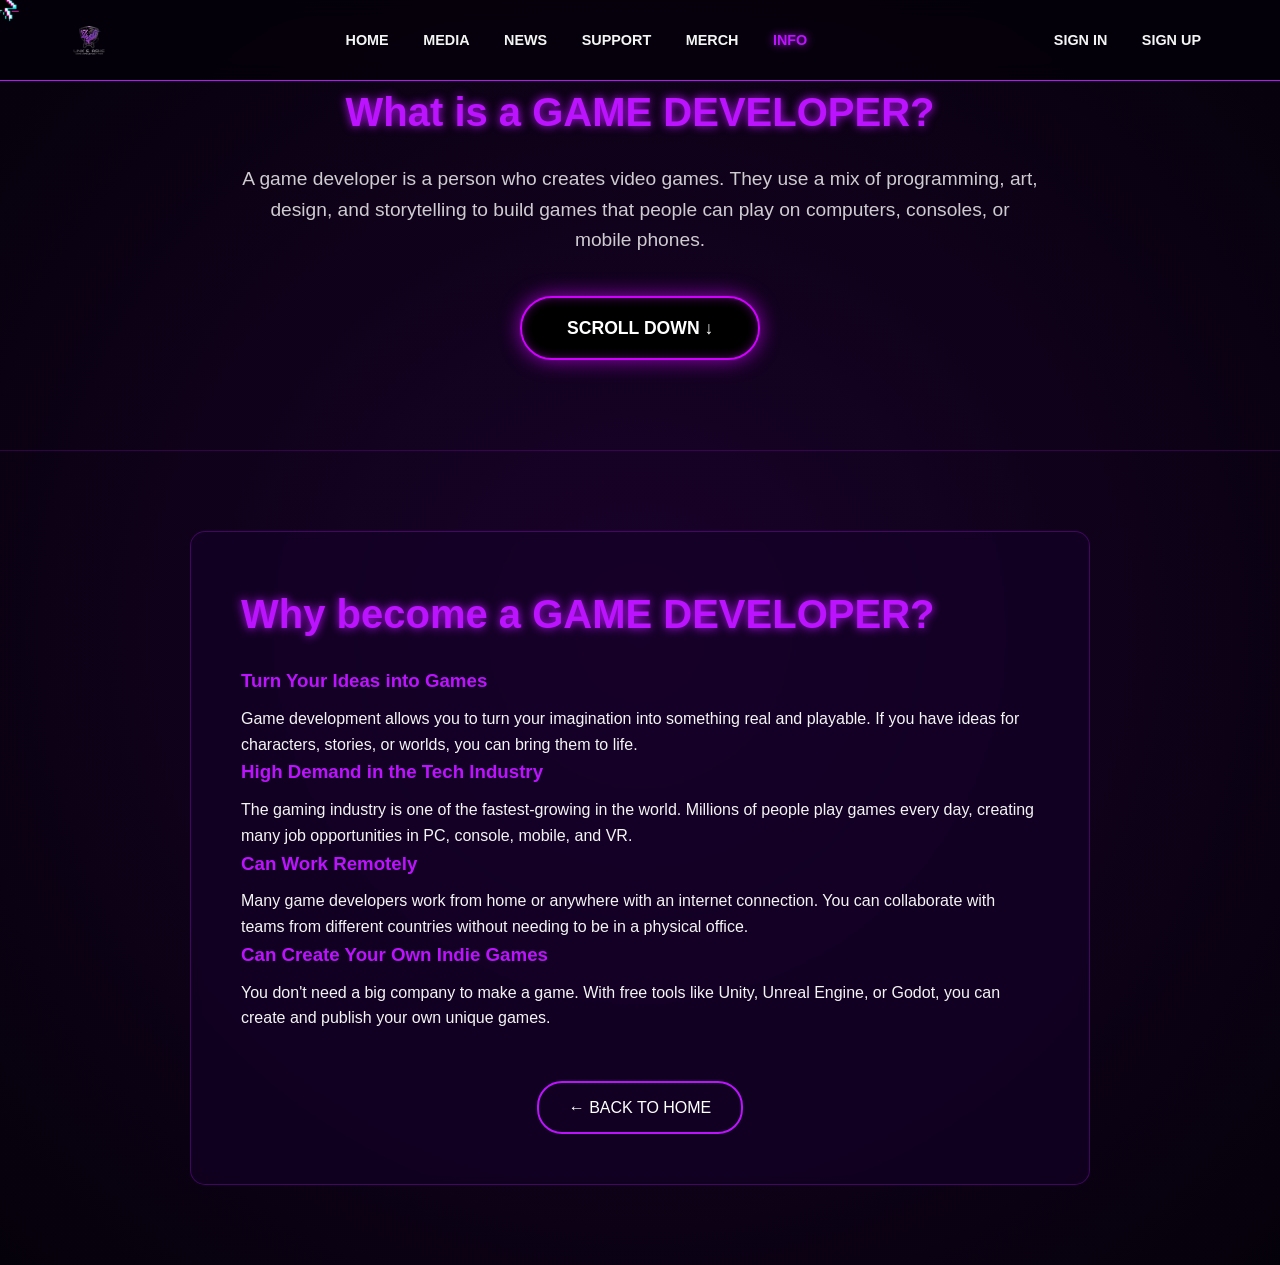
==== info.html @ 530dc051 "v1" ====
<!DOCTYPE html>
<html lang="en">
<head>
    <meta charset="UTF-8">
    <meta name="viewport" content="width=device-width, initial-scale=1.0">
    <title>Link & Ashe | Info</title>
    <link href="https://fonts.googleapis.com/css2?family=VT323&family=Inter:wght@400;600;700&display=swap" rel="stylesheet">
    <link rel="stylesheet" href="style.css">
</head>
<body>

    <header>
    <div class="header-inner">
        <div style="display: flex; align-items: center; gap: 10px;">
            <img src="assets/logols.png" alt="Logo" class="mini-logo">
        </div>

        <nav>
            <a href="index.html">HOME</a>
            <a href="media.html">MEDIA</a>
            <a href="news.html">NEWS</a>
            <a href="support.html">SUPPORT</a>
            <a href="merch.html">MERCH</a>
            <a href="info.html" class="active">INFO</a>
        </nav>

        <nav>
            <a href="signin.html">SIGN IN</a>
            <a href="signup.html">SIGN UP</a>
        </nav>
    </div>
</header>

<div class="page-container">
    <section class="container" style="text-align: center; border-bottom: 1px solid rgba(188, 19, 254, 0.2); padding-bottom: 60px;">
        <h1 class="section-title">What is a GAME DEVELOPER?</h1>
        <p style="font-size: 1.2rem; max-width: 800px; margin: 0 auto 40px; color: rgba(255,255,255,0.8);">
            A game developer is a person who creates video games. They use a mix of programming, art, design, and storytelling to build games that people can play on computers, consoles, or mobile phones.
        </p>
        <a href="#why-dev" class="scroll-pill">SCROLL DOWN ↓</a>
    </section>

    <section id="why-dev" class="container" style="padding: 80px 0;">
        <div class="glass-card" style="max-width: 900px; margin: 0 auto; text-align: left; padding: 50px;">
            <h2 class="section-title" style="text-align: left; font-size: 2.5rem;">Why become a GAME DEVELOPER?</h2>
            
            <div class="why-grid" style="grid-template-columns: 1fr; gap: 30px;">
                <div>
                    <h3 style="color: var(--neon-purple); margin-bottom: 10px;">Turn Your Ideas into Games</h3>
                    <p>Game development allows you to turn your imagination into something real and playable. If you have ideas for characters, stories, or worlds, you can bring them to life.</p>
                </div>
                <div>
                    <h3 style="color: var(--neon-purple); margin-bottom: 10px;">High Demand in the Tech Industry</h3>
                    <p>The gaming industry is one of the fastest-growing in the world. Millions of people play games every day, creating many job opportunities in PC, console, mobile, and VR.</p>
                </div>
                <div>
                    <h3 style="color: var(--neon-purple); margin-bottom: 10px;">Can Work Remotely</h3>
                    <p>Many game developers work from home or anywhere with an internet connection. You can collaborate with teams from different countries without needing to be in a physical office.</p>
                </div>
                <div>
                    <h3 style="color: var(--neon-purple); margin-bottom: 10px;">Can Create Your Own Indie Games</h3>
                    <p>You don't need a big company to make a game. With free tools like Unity, Unreal Engine, or Godot, you can create and publish your own unique games.</p>
                </div>
            </div>
            
            <div style="text-align: center; margin-top: 50px;">
                <a href="index.html" class="btn">← BACK TO HOME</a>
            </div>
        </div>
    </section>
</div>

<script src="main.js"></script>
</body>
</html>
---- style.css ----
/* --- Global Variables & Reset --- */
:root {
    --neon-purple: #bc13fe;
    --dark-bg: #05010a;
    --glass-bg: rgba(20, 0, 40, 0.6);
    --text-light: #f4f4f4;
    --font-main: 'Segoe UI', Tahoma, Geneva, Verdana, sans-serif;
    --font-pixel: 'VT323', monospace;
    /* Required for the arcade look */
}

* {
    margin: 0;
    padding: 0;
    box-sizing: border-box;
}

body {
    font-family: var(--font-main);
    background-color: var(--dark-bg);
    color: var(--text-light);
    line-height: 1.6;
    overflow-x: hidden;
    background-image: radial-gradient(circle at 50% 50%, #1a022b 0%, var(--dark-bg) 100%);
}

/* --- Navigation --- */
header {
    display: flex;
    justify-content: space-between;
    align-items: center;
    padding: 15px 5%;
    background: rgba(5, 1, 10, 0.9);
    border-bottom: 1px solid var(--neon-purple);
    position: absolute;
    /* CHANGED: This makes it stay at the top (disappears on scroll) */
    width: 100%;
    top: 0;
    z-index: 1000;
    backdrop-filter: blur(10px);
}

.header-inner {
    display: flex;
    justify-content: space-between;
    align-items: center;
    width: 100%;
}

nav a {
    color: var(--text-light);
    text-decoration: none;
    margin: 0 15px;
    font-size: 0.9rem;
    text-transform: uppercase;
    font-weight: 600;
    transition: all 0.3s ease;
}

nav a:hover,
nav a.active {
    color: var(--neon-purple);
    text-shadow: 0 0 10px var(--neon-purple);
}

.mini-logo {
    width: 50px;
    /* Adjust the size of the mini-logo */
    height: auto;
}

.auth-links {
    font-size: 0.9rem;
    color: var(--text-light);
    text-transform: uppercase;
    font-weight: 600;
}

/* --- Hero Section Container --- */
.hero {
    position: relative;
    height: 100vh;
    display: flex;
    flex-direction: column;
    justify-content: center;
    align-items: center;
    text-align: center;
    padding: 0 20px;
    /* The base background image */
    background: url('assets/gamedevbg.png') center/cover no-repeat;
    overflow: hidden;
    /* Ensures all text/buttons stay on top of the background layers */
    z-index: 1;
}

/* --- Background Overlay & Glowing Stripes --- */
.purple-stripes {
    position: absolute;
    top: 0;
    left: 0;
    width: 100%;
    height: 100%;
    background-color: rgba(188, 19, 254, 0.15);
    background-image: linear-gradient(225deg,
            #ff32ff 0%, #ff32ff 2%,
            transparent 5%, transparent 4%,
            #ff32ff 4%, #ff32ff 6%,
            transparent 10%, transparent 8%,
            #ff32ff 8%, #ff32ff 10%,
            transparent 15%);
    background-repeat: no-repeat;
    pointer-events: none;
    
    /* This sits ABOVE the gifs but BELOW the text */
    z-index: 5; 
    filter: drop-shadow(0 0 15px #ff32ff) drop-shadow(0 0 30px rgba(255, 50, 255, 0.5));
}

/* --- 3. Text, Buttons, & Center Logo (Top Layer) --- */
.hero-text, 
.pixel-heading, 
.main-cta, 
.center-logo {
    position: relative;
    /* This ensures they stay on the very top */
    z-index: 10; 
}

.pixel-heading {
    font-family: var(--font-pixel);
    font-size: 4.5rem;
    line-height: 1.1;
    text-shadow: 4px 4px 0px #000;
    margin-bottom: 15px;
    z-index: 10;
}

.center-logo img {
    width: 200px;
    /* Adjust the size of the center logo */
    height: auto;
    margin-bottom: 20px;
}

/* --- Overlay Graphic Adjustments --- */
.overlay-graphic {
    position: absolute;
    /* CHANGED: Set to 1 so it sits UNDER the purple-stripes (z-index: 2) */
    z-index: 1; 
    pointer-events: none;
}

.upper-left {
    top: 100px;
    left: 50px;
    width: 220px;
    opacity: 1; /* Keeping your 100% opacity request */
}

.lower-left {
    bottom: 40px;
    left: 40px;
    width: 300px;
    opacity: 1; /* Keeping your 100% opacity request */
}

.overlay-graphic img {
    width: 100%;
    /* Keeping your "5 full corner" radius request */
    border-radius: 15px; 
    display: block;
}

.hero-text p {
    font-size: 1.2rem;
    margin-bottom: 20px;
}

.main-cta {
    display: inline-block;
    background: black;
    color: white;
    padding: 18px 45px;
    border: 3px solid var(--neon-purple);
    border-radius: 50px;
    text-decoration: none;
    font-weight: bold;
    font-size: 1.2rem;
    box-shadow: 0 0 30px rgba(188, 19, 254, 0.6);
    transition: all 0.3s ease;
    z-index: 10;
}

.main-cta:hover {
    transform: scale(1.05);
    box-shadow: 0 0 50px var(--neon-purple);
}

.contact-btn {
    position: fixed;
    /* CHANGED: This makes it float and follow the user when scrolling */
    bottom: 40px;
    right: 40px;
    background: black;
    color: white;
    padding: 12px 25px;
    border: 1px solid var(--neon-purple);
    border-radius: 10px;
    text-decoration: none;
    font-weight: bold;
    display: flex;
    align-items: center;
    gap: 10px;
    box-shadow: 0 0 15px var(--neon-purple);
    z-index: 2000;
    /* Increased to ensure it stays above everything */
    transition: all 0.3s ease;
}

.contact-btn span {
    font-size: 1.5rem;
}

.contact-btn:hover {
    transform: scale(1.05);
    box-shadow: 0 0 30px var(--neon-purple);
}

/* --- Utility Layouts --- */
.grid-container {
    display: grid;
    grid-template-columns: repeat(auto-fit, minmax(280px, 1fr));
    gap: 30px;
    padding: 40px 5%;
}

.glass-card {
    background: var(--glass-bg);
    border: 1px solid rgba(188, 19, 254, 0.3);
    border-radius: 15px;
    text-align: center;
    backdrop-filter: blur(5px);
    transition: 0.3s ease;
    overflow: hidden;
    /* This is crucial to keep the image corners rounded */
    display: flex;
    flex-direction: column;
}

.glass-card:hover {
    transform: translateY(-5px);
    border-color: var(--neon-purple);
}

/* --- Merch Image Fixes --- */
.glass-card img {
    width: 100%;
    /* Makes image span the card width */
    height: 200px;
    /* Sets a uniform height for the "landscape" look */
    object-fit: cover;
    /* CHANGED: Fulfills the image area with no gaps */
    margin-bottom: 0px;
    /* Reduced to allow image to sit flush if desired */
    display: block;
    /* Removes bottom white space/gap */
    transition: transform 0.3s ease;
}

.glass-card:hover img {
    transform: scale(1.1);
    /* Zoom effect on hover */
}

/* Adjusting the grid for better spacing */
.page-container {
    padding-top: 80px;
    /* Prevents header from covering content */
}

.section-title {
    text-align: center;
    font-size: 2.5rem;
    color: var(--neon-purple);
    text-shadow: 0 0 10px var(--neon-purple);
    margin-bottom: 20px;
}

.btn {
    display: inline-block;
    padding: 12px 30px;
    border: 2px solid var(--neon-purple);
    color: white;
    text-decoration: none;
    border-radius: 25px;
    transition: 0.3s;
}

.btn:hover {
    background: var(--neon-purple);
    box-shadow: 0 0 20px var(--neon-purple);
}

.logo-container {
    display: flex;
    align-items: center;
    gap: 10px;
    font-weight: bold;
    letter-spacing: 2px;
}

.logo-container img {
    height: 40px;
    /* Keeps the navigation bar slim */
    width: auto;
}

/* --- Footer --- */
footer {
    background: #e08cfc;
    color: black;
    padding: 40px 5%;
    display: flex;
    flex-wrap: wrap;
    justify-content: space-between;
    border-top: 5px solid var(--neon-purple);
}

.footer-col {
    display: flex;
    flex-direction: column;
    align-items: center;
    gap: 20px;
}

.footer-logos img {
    width: 170px;
    /* Adjust the size of the footer logos */
    height: auto;
}

.footer-links {
    list-style: none;
    padding: 0;
}

.footer-links li {
    margin-bottom: 10px;
}

.footer-links a {
    color: black;
    font-weight: bold;
    text-decoration: none;
}

.copyright {
    width: 100%;
    text-align: center;
    margin-top: 30px;
    font-weight: bold;
}

/* --- Info Teaser Section Fix --- */
.info-teaser {
    position: relative;
    width: 100%;
    /* This creates the 'width greater than height' look */
    min-height: 400px;
    display: flex;
    justify-content: center;
    align-items: center;
    text-align: left;
    /* Align text to left like the image */
    padding: 60px 10%;

    /* Background Setup */
     background-color: var(--dark-purple);
    /* Make sure to name your background image this */
    background-size: cover;
    background-position: center;
    border-top: 3px solid var(--neon-purple); /* CHANGED from blue to purple */
    border-bottom: 3px solid var(--neon-purple);
}

.info-content {
    max-width: 900px;
    z-index: 2;
}

.info-teaser h2 {
    font-family: var(--font-pixel);
    font-size: 3rem;
    color: var(--text-light);
    margin-bottom: 15px;
    text-transform: uppercase;
}

.info-teaser p {
    font-size: 1.2rem;
    color: var(--text-light);
    margin-bottom: 30px;
    line-height: 1.4;
    font-weight: 500;
}

/* --- Scroll Down Pill Button --- */
.scroll-pill {
    /* Centering Logic */
    display: table;            /* Shrinks to fit text width */
    margin: 30px auto;         /* Centers horizontally with space above/below */
    
    /* Matching Styling with Merch Button */
    background: black;
    color: white;
    padding: 16px 45px;        /* Increased to match previous button size */
    border-radius: 50px;
    text-decoration: none;
    font-weight: bold;
    font-size: 1.1rem;         /* Scaled up text */
    border: 2px solid var(--neon-purple-bright);
    box-shadow: 0 0 20px var(--neon-purple-glow), inset 0 0 10px rgba(208, 0, 255, 0.4);
    transition: all 0.3s ease;
    backdrop-filter: blur(5px);
    text-transform: uppercase;
    white-space: nowrap;
}

.scroll-pill:hover {
    /* Matching Hover with Merch Button */
    background: rgba(208, 0, 255, 0.15);
    box-shadow: 0 0 30px var(--neon-purple-glow), inset 0 0 20px rgba(208, 0, 255, 0.6);
    transform: translateY(-2px) scale(1.02);
}

/* --- Why Become a Game Developer: Image Match --- */
.why-section {
    position: relative;
    padding: 120px 5%;
    /* Update this path to your uploaded background image */
    background: linear-gradient(rgba(5, 1, 10, 0.4), rgba(5, 1, 10, 0.4)), 
                url('assets/whybg.png') center/cover no-repeat;
    min-height: 100vh;
    display: flex;
    align-items: center;
    overflow: hidden;
}

.why-container {
    width: 100%;
    max-width: 1400px;
    margin: 0 auto;
    z-index: 10;
}

.why-title {
    font-family: var(--font-pixel);
    font-size: 4rem;
    text-align: center;
    margin-bottom: 80px;
    color: #fff;
    text-transform: uppercase;
    letter-spacing: 2px;
}

.neon-text {
    color: #ff32ff;
    text-shadow: 0 0 10px #ff32ff, 0 0 30px rgba(255, 50, 255, 0.6);
}

/* Row Layout for 4 Items */
.why-row {
    display: grid;
    grid-template-columns: repeat(4, 1fr); /* Forces 4 cards in one horizontal row */
    gap: 20px;
    align-items: stretch;
}

/* The Vertical Glass Cards */
.why-card {
    background: rgba(30, 0, 60, 0.35); /* Transparent purple-tinted glass */
    backdrop-filter: blur(15px);
    -webkit-backdrop-filter: blur(15px);
    border: 1px solid rgba(188, 19, 254, 0.3);
    border-radius: 25px;
    padding: 50px 30px;
    text-align: center;
    transition: all 0.4s ease;
    display: flex;
    flex-direction: column;
    justify-content: flex-start;
    min-height: 450px; /* Makes the cards tall and uniform */
}

.why-card:hover {
    transform: translateY(-15px);
    background: rgba(188, 19, 254, 0.15);
    border-color: #ff32ff;
    box-shadow: 0 0 40px rgba(188, 19, 254, 0.4);
}

.card-icon {
    font-size: 3.5rem;
    margin-bottom: 30px;
    filter: drop-shadow(0 0 10px rgba(255,255,255,0.3));
}

.why-card h3 {
    font-family: var(--font-pixel);
    font-size: 1.8rem;
    color: #fff;
    margin-bottom: 20px;
    line-height: 1.2;
}

.why-card p {
    font-size: 1rem;
    color: rgba(255, 255, 255, 0.85);
    line-height: 1.6;
}

/* Button & Footer Styling */
.why-footer {
    text-align: center;
    margin-top: 60px;
}

.go-to-info-neon {
    display: inline-block;
    padding: 16px 50px;
    background: #000;
    color: #fff;
    border: 2px solid var(--neon-purple);
    border-radius: 50px;
    text-decoration: none;
    font-family: var(--font-pixel);
    font-size: 1.3rem;
    box-shadow: 0 0 20px var(--neon-purple);
    transition: 0.3s;
}

.go-to-info-neon:hover {
    background: var(--neon-purple);
    transform: scale(1.1);
    box-shadow: 0 0 40px var(--neon-purple);
}

/* Responsiveness: Switch to 2x2 or 1x4 on smaller screens */
@media (max-width: 1100px) {
    .why-row { grid-template-columns: repeat(2, 1fr); }
    .why-title { font-size: 3rem; }
}

@media (max-width: 650px) {
    .why-row { grid-template-columns: 1fr; }
    .why-card { min-height: auto; }
}

/* Responsive adjustment for mobile */
@media (max-width: 768px) {
    .why-title {
        font-size: 2.2rem;
    }

    .why-container {
        padding: 25px;
        border-radius: 20px;
    }
}

/* --- Game Developer Cursor & Effects --- */
html,
body,
a,
button,
.glass-card,
.main-cta,
.contact-btn,
.scroll-pill,
.go-to-info,
.btn {
    cursor: none !important;
    /* This kills the default white arrow everywhere */
}

#custom-cursor {
    position: fixed;
    top: 0;
    left: 0;
    width: 48px;
    height: 48px;
    background: url('assets/cursor2.png') no-repeat center/contain;
    pointer-events: none;
    z-index: 10001;
    transform: translate(-50%, -50%);
    will-change: transform;
    opacity: 1;
    /* Always visible */
}

/* The "Glowing Black" Dust Trail */
.dust {
    position: fixed;
    background: rgba(0, 0, 0, 0.8);
    box-shadow: 0 0 8px rgba(0, 0, 0, 0.5);
    border-radius: 50%;
    pointer-events: none;
    z-index: 9999;
    animation: dust-fade 1.2s forwards ease-out;
}

@keyframes dust-fade {
    0% {
        opacity: 1;
        transform: translate(0, 0) rotate(0deg);
    }

    100% {
        opacity: 0;
        transform: translate(var(--dx), var(--dy)) rotate(var(--dr));
    }
}

/* --- Button Style Overrides --- */

.main-cta:hover,
.contact-btn:hover,
.scroll-pill:hover,
.go-to-info:hover,
.btn:hover {
    background: #ff32ff;
    color: white;
    box-shadow: 0 0 15px #ff32ff, 0 0 30px rgba(255, 50, 255, 0.5);
    transform: translateY(-3px);
}

#oneko {
    z-index: 10000;
    pointer-events: none;
}

/* =========================================
   THE LATEST SECTION (CAROUSEL)
========================================= */
.latest-section {
    padding: 80px 5%;
    position: relative;
    /* Adding subtle starry background effect matching your image */
    background: radial-gradient(circle at 50% 50%, #1a022b 0%, var(--dark-bg) 80%);
    border-top: 2px solid rgba(188, 19, 254, 0.2);
}

.text-center {
    text-align: center;
    margin-bottom: 30px;
}

.carousel-container {
    position: relative;
    max-width: 1200px;
    margin: 0 auto 40px auto;
    display: flex;
    align-items: center;
}

.carousel-track-container {
    overflow: hidden;
    width: 100%;
    padding: 10px 0;
}

.carousel-track {
    display: flex;
    transition: transform 0.5s ease-in-out;
    list-style: none;
    gap: 20px;
}

.carousel-slide {
    min-width: calc(33.333% - 14px); /* Show 3 items at a time */
    box-sizing: border-box;
}

.carousel-card {
    background: rgba(0, 0, 0, 0.4);
    border-radius: 15px;
    padding: 0;
    transition: transform 0.3s ease;
    height: 100%;
    display: flex;
    flex-direction: column;
}

.carousel-img {
    width: 100%;
    height: 220px;
    object-fit: cover;
    border-top-left-radius: 15px;
    border-top-right-radius: 15px;
    border-bottom: 2px solid var(--neon-purple);
}

.carousel-card p {
    padding: 20px;
    font-size: 0.95rem;
    color: var(--text-light);
    line-height: 1.5;
    margin: 0;
}

/* Overlay Navigation Buttons */
.carousel-btn {
    position: absolute;
    top: 40%;
    transform: translateY(-50%);
    background: rgba(0, 0, 0, 0.6); /* Slight black transparent */
    color: white;
    border: 1px solid var(--neon-purple);
    border-radius: 50%;
    width: 50px;
    height: 50px;
    cursor: pointer;
    z-index: 10;
    font-size: 1.5rem;
    display: flex;
    align-items: center;
    justify-content: center;
    transition: all 0.3s ease;
    backdrop-filter: blur(4px);
}

.carousel-btn:hover {
    background: rgba(0, 0, 0, 0.8);
    box-shadow: 0 0 15px var(--neon-purple);
    color: var(--neon-purple);
    transform: translateY(-50%) scale(1.1);
}

.prev-btn { left: -25px; }
.next-btn { right: -25px; }

/* Go To News Button */
.latest-footer {
    display: flex;
    justify-content: center; /* Changed from flex-end to center */
    max-width: 1200px;
    margin: 30px auto 0 auto;
    padding: 0; /* Remove right padding that offsets the center */
}

.go-to-news {
    display: inline-block;
    background: rgba(0, 0, 0, 0.6);
    color: white;
    padding: 12px 30px;
    border-radius: 50px;
    text-decoration: none;
    font-weight: bold;
    font-size: 1rem;
    border: 2px solid var(--neon-purple);
    transition: 0.3s ease;
    box-shadow: 0 0 10px rgba(188, 19, 254, 0.5);
    backdrop-filter: blur(5px);
}

.go-to-news:hover {
    background: rgba(188, 19, 254, 0.2);
    box-shadow: 0 0 25px var(--neon-purple), inset 0 0 10px var(--neon-purple);
    text-shadow: 0 0 5px white;
    transform: translateX(5px);
}

/* Carousel Responsiveness */
@media (max-width: 900px) {
    .carousel-slide { min-width: calc(50% - 10px); }
}
@media (max-width: 600px) {
    .carousel-slide { min-width: 100%; }
    .prev-btn { left: 10px; }
    .next-btn { right: 10px; }
}

/* =========================================
   THE SOUVENIR SECTION (FIXED LAYOUT)
========================================= */
:root {
    --neon-purple-bright: #d000ff; /* Bright purple for lines */
    --neon-purple-glow: rgba(208, 0, 255, 0.7); /* Glow color */
}

.souvenir-section.fixed-layout {
    position: relative;
    padding: 60px 0; /* Vertical padding */
    background: radial-gradient(circle at 50% 50%, #1a022b 0%, #05010a 100%);
    text-align: center;
    overflow: hidden; /* Contains elements */
}

/* 1. Missing Neon Lines (Fixed Position) */
.neon-line {
    position: absolute;
    left: 0;
    width: 100%;
    height: 6px;
    background-color: var(--neon-purple-bright);
    box-shadow: 0 0 15px var(--neon-purple-glow), 0 0 30px rgba(208, 0, 255, 0.3);
    z-index: 5;
}

.neon-line.top { top: 0; }
.neon-line.bottom { bottom: 0; }

/* 2. Scaled Container and Title */
.souvenir-container {
    max-width: 1400px; /* Limits overall size for fix */
    margin: 0 auto;
    padding: 0 40px; /* Horizontal cushion */
}

.pixel-heading.scale-title {
    font-size: 3rem; /* Slightly smaller title */
    margin-bottom: 20px;
}

/* 3. Main Content Grid (Scale & Layout) */
.souvenir-main-content {
    display: flex;
    justify-content: space-between;
    align-items: center;
    margin-bottom: 40px;
    gap: 20px;
}

.souvenir-sub-grid {
    display: flex;
    flex-direction: column;
    gap: 15px;
    flex: 1; /* Left/Right take even space */
}

/* Card Scaling (Small Fix) */
.souvenir-item.scale-card {
    border: 1px solid rgba(188, 19, 254, 0.4);
    border-radius: 12px;
    overflow: hidden;
    background: rgba(0,0,0,0.3);
    transition: 0.3s ease;
}

.souvenir-item.scale-card:hover {
    transform: translateY(-3px);
    border-color: var(--neon-purple-bright);
    box-shadow: 0 0 10px rgba(188, 19, 254, 0.3);
}

.souvenir-item.scale-card img {
    width: 100%;
    height: 160px; /* Reduced fixed height for small fix */
    object-fit: cover;
    display: block;
}

.souvenir-item.scale-card p {
    padding: 10px;
    font-size: 0.85rem; /* Smaller text */
    color: var(--text-light);
    margin: 0;
}

/* 4. Center Spot (New Layout Insertion) */
.souvenir-center-spot.scale-center {
    flex: 1.2; /* Center area takes more width */
    display: flex;
    flex-direction: column;
    align-items: center;
    gap: 15px;
}

.merch-focus-img {
    max-width: 85%; /* Scaled smaller insertion */
    border-radius: 12px;
    box-shadow: 0 0 15px rgba(0,0,0,0.5);
    transition: 0.3s;
}

.merch-focus-img:hover {
    transform: scale(1.02);
}

.center-logo-small {
    height: 50px; /* Adjust logo height */
    width: auto;
}

.souvenir-lower-layout {
    display: flex;
    flex-direction: column; /* This stacks text on top, button on bottom */
    align-items: center;    /* This centers both the text block and the button block */
    text-align: center;     /* This centers the actual lines of text */
    gap: 30px;              /* Space between the text and the button */
    max-width: 1200px;
    margin: 40px auto 0 auto;
}

.souvenir-text-wrapper {
    width: 100%;            /* Allows text to use the full width before centering */
    max-width: 800px;       /* Keeps the text from getting too wide/ugly */
}

.souvenir-btn-wrapper {
    display: flex;
    justify-content: center; 
    width: 100%;
}

/* --- Shared Button Design (The "Merch" Look) --- */
.go-to-merch-glow {
    display: inline-flex;
    align-items: center;
    justify-content: center;
    background: black;
    color: white !important;
    padding: 16px 45px;
    border-radius: 50px;
    text-decoration: none;
    font-weight: bold;
    font-size: 1.1rem;
    border: 2px solid var(--neon-purple-bright);
    box-shadow: 0 0 20px var(--neon-purple-glow), inset 0 0 10px rgba(208, 0, 255, 0.4);
    transition: all 0.3s ease;
    backdrop-filter: blur(5px);
    white-space: nowrap;
    text-transform: uppercase;
}

.go-to-merch-glow:hover {
    background: rgba(208, 0, 255, 0.15);
    box-shadow: 0 0 30px var(--neon-purple-glow), inset 0 0 20px rgba(208, 0, 255, 0.6);
    transform: translateY(-3px) scale(1.02);
}

/* --- Individual Positioning Logic --- */

.main-cta {
    margin-top: 20px; /* Space in Hero section */
}

.contact-btn {
    position: fixed;
    bottom: 40px;
    right: 40px;
    z-index: 2000;
    padding: 12px 25px; /* Slightly smaller for floating */
}

.scroll-pill {
    display: table;
    margin: 30px auto;
}
/* 6. Responsiveness (Crucial for Fixed-Size Request) */
@media (max-width: 1000px) {
    .souvenir-main-content {
        flex-direction: column;
        gap: 20px;
    }
    .souvenir-sub-grid {
        flex-direction: row;
        width: 100%;
        gap: 15px;
    }
    .souvenir-center-spot.scale-center {
        width: 80%;
        margin: 0 auto;
    }
    .souvenir-lower-layout {
        flex-direction: column;
        text-align: center;
        gap: 20px;
    }
    .souvenir-btn-wrapper {
        justify-content: center;
    }
}

/* --- CTA Banner Styling --- */
.cta-banner {
    position: relative;
    background: url('assets/cta-bg.jpg') no-repeat center center/cover; /* Use the background image from your screenshot */
    background-color: #2a0033; /* Dark purple fallback */
    padding: 60px 20px;
    text-align: center;
    color: white;
}

.cta-banner .pixel-heading {
    font-family: 'Pixel Font', sans-serif; /* Use your specific pixel font */
    font-size: 3.5rem;
    margin-bottom: 10px;
    text-shadow: 2px 2px #000;
}

.cta-banner .pixel-subheading {
    font-family: 'Pixel Font', sans-serif;
    font-size: 2.2rem;
    text-transform: uppercase;
}

/* --- Exact Image-Match Footer Layout --- */
.dark-footer.anti-vacant {
    background: transparent; /* Keeping your existing background as requested */
    padding: 80px 5%;
    position: relative;
    color: rgb(255, 255, 255); /* Text color in your photo is dark against the pink */
}

.footer-container {
    max-width: 1400px;
    margin: 0 auto;
    display: flex;
    justify-content: space-between;
    align-items: flex-start;
    gap: 40px;
}

/* --- LEFT SIDE: Logos & Buttons --- */
.footer-col.left {
    flex: 1.2;
    display: flex;
    flex-direction: column;
    align-items: flex-start; /* Aligned to the left per photo */
    gap: 40px;
}

.footer-logos {
    display: flex;
    align-items: center;
    gap: 40px;
    margin-bottom: 20px;
}

.partner-logo {
    height: 140px; /* Scaled to match the large presence in your photo */
    width: auto;
    object-fit: contain;
}

.handshake-emoji {
    font-size: 3rem;
    display: flex;
    align-items: center;
}

/* --- Updated Footer Button Sizes --- */
.footer-contact-btns {
    display: flex;
    flex-direction: column;
    gap: 20px;
    padding-left: 20px;
    /* Ensure the container doesn't collapse so buttons can expand */
    width: 100%; 
    max-width: 300px; 
}

.footer-btn {
    background: #000;
    color: white !important;
    text-decoration: none;
    padding: 15px 35px;
    border-radius: 20px;
    font-weight: bold;
    font-family: var(--font-pixel);
    font-size: 1.7rem;
    display: flex;
    align-items: center;
    justify-content: center; /* Centers the text and icon inside the button */
    gap: 12px;
    border: 1px solid var(--neon-purple);
    box-shadow: 0 0 25px rgba(188, 19, 254, 0.7); 
    transition: 0.3s ease;
    
    /* CHANGE THIS: Set a fixed width or use 100% of the container */
    width: 100%; 
    box-sizing: border-box; /* Ensures padding doesn't add to the width */
}

.footer-btn:hover {
    transform: scale(1.05);
    box-shadow: 0 0 40px var(--neon-purple);
}

/* --- RIGHT SIDE: Institution Info & Links --- */
.footer-col.right {
    flex: 1.5; 
    border-left: 2px solid rgba(255, 255, 255, 0.2); /* Subtle divider */
    padding-left: 60px;
    display: flex;
    flex-direction: column; /* Stacks info and links vertically */
    justify-content: flex-start;
    align-items: flex-start; /* Aligns both children to the left */
    gap: 30px; /* Space between the address and the links */
}

.institution-info {
    width: 100%;
}

.institution-info h3 {
    font-family: 'Times New Roman', serif;
    font-size: 1.8rem;
    color: #ffffff;
    margin-bottom: 5px;
}

.address-text {
    font-family: 'Times New Roman', serif;
    font-size: 1.1rem;
    line-height: 1.6;
    color: rgba(255, 255, 255, 0.9);
}

/* The Link Grid now sits directly under the address */
.footer-link-grid {
    display: flex;
    gap: 80px; /* Spreads the two columns of links apart */
    margin-top: 10px;
}

.link-group {
    display: flex;
    flex-direction: column;
    gap: 12px;
}

.link-group a {
    color: white;
    text-decoration: none;
    font-family: 'Times New Roman', serif;
    font-size: 1.1rem;
    transition: opacity 0.3s;
}

.link-group a:hover {
    opacity: 0.7;
    text-decoration: underline;
}

/* --- Social Icons & Copyright --- */
.social-icons {
    margin-top: 20px;
}

.social-img {
    height: 60px; /* Scale icons to match image */
    width: auto;
}

.copyright {
    width: 100%;
    text-align: center;
    padding: 40px 0 20px 0;
    font-weight: bold;
    color: #ffffff;
    font-size: 1rem;
    border-top: none; /* Removed border to match photo */
}

/* Neon Borders (The Purple Lines) */
.neon-line {
    width: 100%;
    height: 5px;
    background-color: #d000ff;
    box-shadow: 0 0 15px #d000ff;
}

/* 1. The Blue Neon Line from your image */
.neon-divider-blue {
    width: 100%;
    height: 4px;
    background: #0084ff;
    box-shadow: 0 0 15px #0084ff, 0 0 5px #fff;
    position: relative;
    z-index: 10;
}

/* --- CTA Banner Styling --- */
.cta-banner.enhanced-height {
    position: relative;
    padding: 85px 20px; 
    background: linear-gradient(rgba(0,0,0,0.6), rgba(0,0,0,0.6)), url('assets/Shirt & Mug.png');
    background-size: cover;
    background-position: center;
    display: flex;
    flex-direction: column;
    justify-content: center;
    min-height: 220px;
    text-align: center;
    color: white;
}

/* Updated Fonts to match Hero Section */
.cta-banner .pixel-heading {
    font-family: var(--font-pixel); /* Matches hero font */
    font-size: 5.5rem;
    margin-bottom: 10px;
    text-shadow: 4px 4px 0px #000; /* Matches hero shadow depth */
    text-transform: uppercase;
}

.cta-banner .pixel-subheading {
    font-family: var(--font-pixel); /* Matches hero font */
    font-size: 3.2rem;
    text-transform: uppercase;
    text-shadow: 2px 2px 0px #000;
    color: var(--text-light);
}

/* 3. Anti-Vacant Footer Layout */
.dark-footer.anti-vacant {
    background-color: #3b0066; /* Matching the deep purple in your file */
    padding: 70px 0 30px 0; /* 10% height increase */
    position: relative;
}

.footer-container {
    max-width: 1300px; /* Wider to avoid compression */
    margin: 0 auto;
    display: flex;
    justify-content: space-around; /* Spreads content to fill "vacant" areas */
    align-items: flex-start;
}

.footer-col.left {
    flex: 1;
    display: flex;
    flex-direction: column;
    align-items: center; /* Center items in the left block */
    gap: 35px;
}

.footer-col.right {
    flex: 1.5; /* Gives the text more room to breathe */
    border-left: 2px solid rgba(255, 255, 255, 0.1);
    padding-left: 80px;
}

/* Address Styling */
.address-text {
    font-size: 1.1rem;
    line-height: 1.8;
    margin-top: 15px;
    letter-spacing: 0.5px;
}

/* Link Grid Spacing */
.footer-link-grid {
    display: flex;
    gap: 60px; /* Spreads the columns */
    margin-top: 40px;
}

.link-group {
    display: flex;
    flex-direction: column;
    gap: 15px;
}

.link-group a {
    color: white;
    text-decoration: none;
    font-size: 1.05rem;
    font-weight: 500;
}

/* Floating Contact Button */
.floating-contact {
    position: absolute;
    bottom: 30px;
    right: 40px;
}

.contact-us-pill {
    background: black;
    color: white;
    border: 2px solid #fff;
    padding: 12px 25px;
    border-radius: 8px;
    font-weight: bold;
    cursor: pointer;
    box-shadow: 0 4px 10px rgba(0,0,0,0.3);
}

.contact-us-pill:hover {
    background: #111;
    border-color: #d000ff;
}

/* Handshake logic */
.handshake-emoji {
    font-size: 3rem;
    filter: drop-shadow(0 0 10px rgba(255,215,0,0.3));
}

.btn-small {
    background: var(--neon-purple);
    color: white;
    border: none;
    padding: 8px 15px;
    font-family: var(--font-pixel);
    cursor: pointer;
    transition: 0.3s;
}

.btn-icon {
    background: transparent;
    color: var(--neon-purple);
    border: 1px solid var(--neon-purple);
    padding: 8px 12px;
    cursor: pointer;
}

.btn-small:hover { transform: scale(1.05); box-shadow: 0 0 10px var(--neon-purple); }

.user-controls a {
    text-decoration: none;
    color: white;
    font-size: 0.9rem;
}
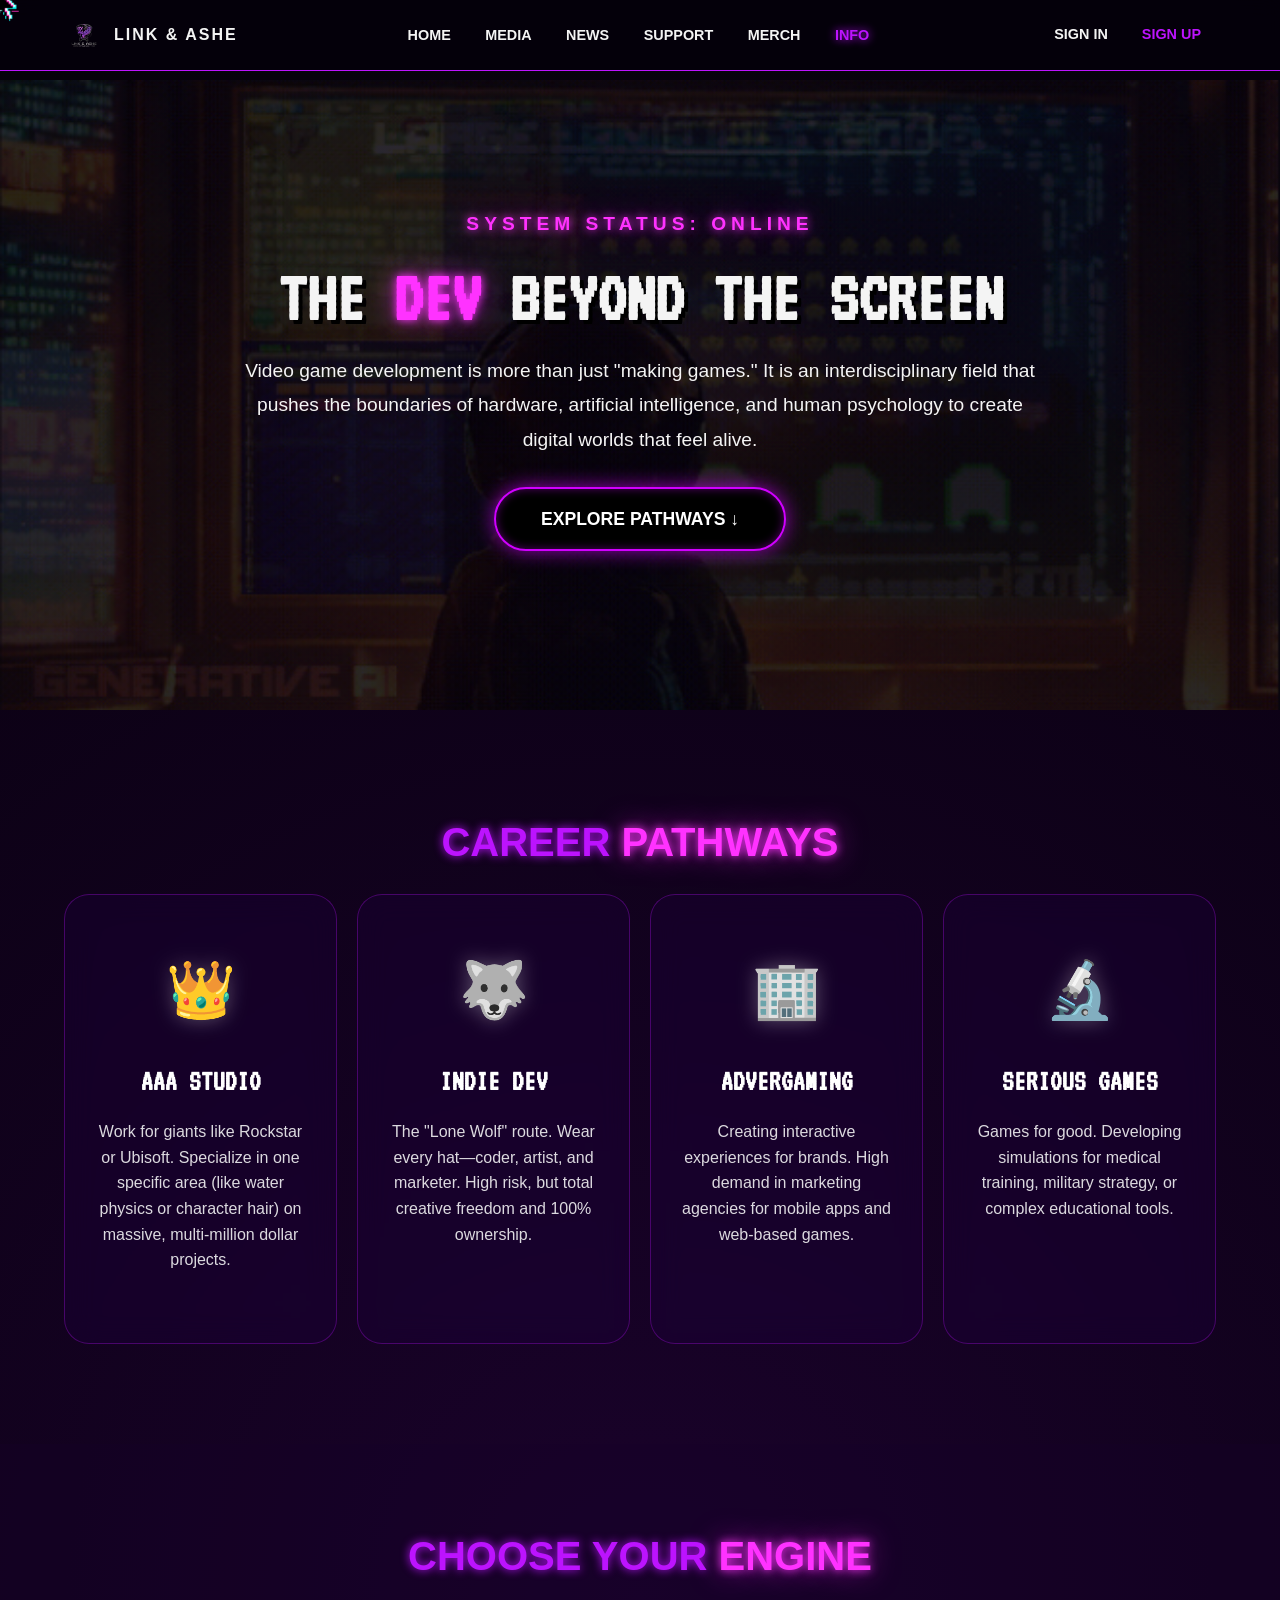
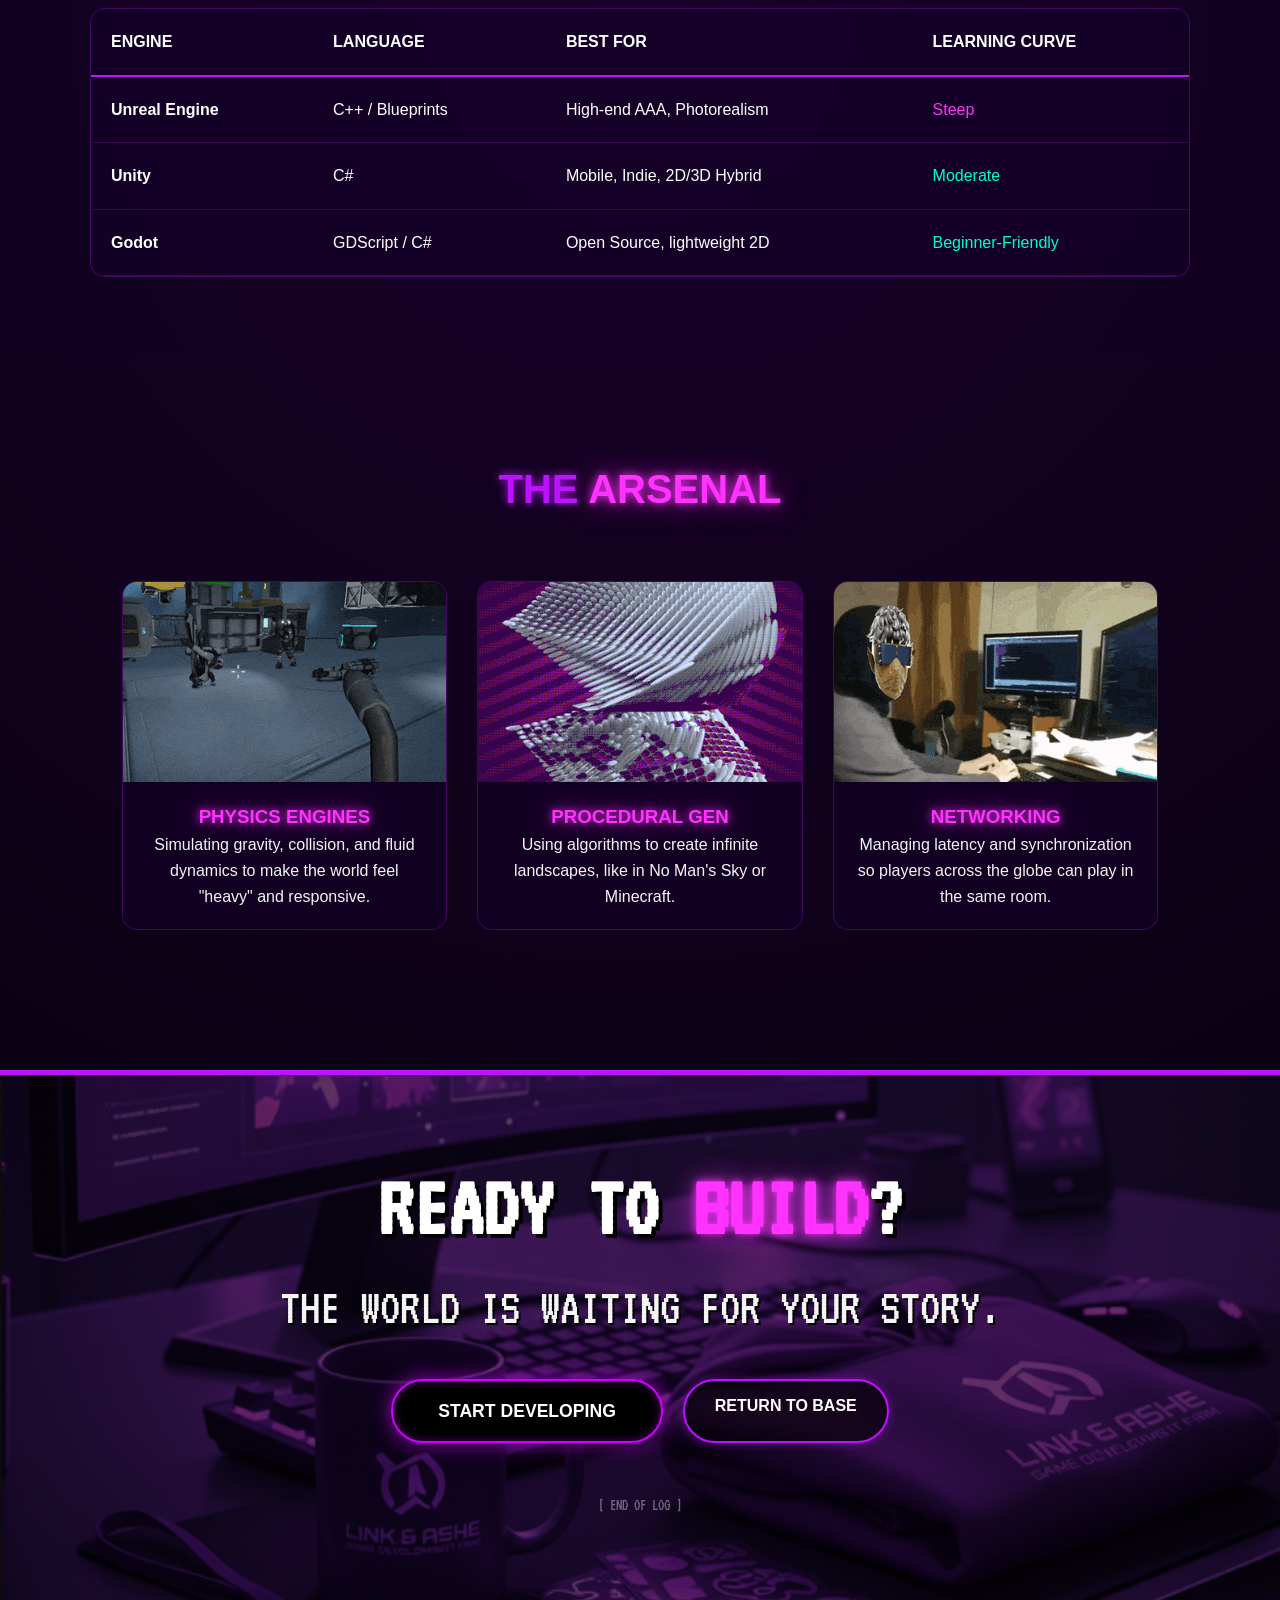
==== commit b120d24f: "v2" ====
--- a/info.html
+++ b/info.html
@@ -3,16 +3,17 @@
 <head>
     <meta charset="UTF-8">
     <meta name="viewport" content="width=device-width, initial-scale=1.0">
-    <title>Link & Ashe | Info</title>
+    <title>Link & Ashe | Deep Dive</title>
     <link href="https://fonts.googleapis.com/css2?family=VT323&family=Inter:wght@400;600;700&display=swap" rel="stylesheet">
     <link rel="stylesheet" href="style.css">
 </head>
 <body>
 
-    <header>
+<header>
     <div class="header-inner">
-        <div style="display: flex; align-items: center; gap: 10px;">
+        <div class="logo-container">
             <img src="assets/logols.png" alt="Logo" class="mini-logo">
+            <span>LINK & ASHE</span>
         </div>
 
         <nav>
@@ -24,52 +25,124 @@
             <a href="info.html" class="active">INFO</a>
         </nav>
 
-        <nav>
+        <nav class="auth-links">
             <a href="signin.html">SIGN IN</a>
-            <a href="signup.html">SIGN UP</a>
+            <a href="signup.html" style="color: var(--neon-purple);">SIGN UP</a>
         </nav>
     </div>
 </header>
 
 <div class="page-container">
-    <section class="container" style="text-align: center; border-bottom: 1px solid rgba(188, 19, 254, 0.2); padding-bottom: 60px;">
-        <h1 class="section-title">What is a GAME DEVELOPER?</h1>
-        <p style="font-size: 1.2rem; max-width: 800px; margin: 0 auto 40px; color: rgba(255,255,255,0.8);">
-            A game developer is a person who creates video games. They use a mix of programming, art, design, and storytelling to build games that people can play on computers, consoles, or mobile phones.
-        </p>
-        <a href="#why-dev" class="scroll-pill">SCROLL DOWN ↓</a>
+    <section class="hero" style="height: 70vh; background: linear-gradient(rgba(5,1,10,0.85), rgba(5,1,10,0.85)), url('assets/gamedevbg.png') center/cover;">
+        <div class="hero-text">
+            <p class="neon-text" style="letter-spacing: 5px; font-weight: bold;">SYSTEM STATUS: ONLINE</p>
+            <h1 class="pixel-heading">THE <span class="neon-text">DEV</span> BEYOND THE SCREEN</h1>
+            <p style="max-width: 800px; margin: 0 auto; line-height: 1.8;">Video game development is more than just "making games." It is an interdisciplinary field that pushes the boundaries of hardware, artificial intelligence, and human psychology to create digital worlds that feel alive.</p>
+            <a href="#pathways" class="scroll-pill">EXPLORE PATHWAYS ↓</a>
+        </div>
     </section>
 
-    <section id="why-dev" class="container" style="padding: 80px 0;">
-        <div class="glass-card" style="max-width: 900px; margin: 0 auto; text-align: left; padding: 50px;">
-            <h2 class="section-title" style="text-align: left; font-size: 2.5rem;">Why become a GAME DEVELOPER?</h2>
-            
-            <div class="why-grid" style="grid-template-columns: 1fr; gap: 30px;">
-                <div>
-                    <h3 style="color: var(--neon-purple); margin-bottom: 10px;">Turn Your Ideas into Games</h3>
-                    <p>Game development allows you to turn your imagination into something real and playable. If you have ideas for characters, stories, or worlds, you can bring them to life.</p>
-                </div>
-                <div>
-                    <h3 style="color: var(--neon-purple); margin-bottom: 10px;">High Demand in the Tech Industry</h3>
-                    <p>The gaming industry is one of the fastest-growing in the world. Millions of people play games every day, creating many job opportunities in PC, console, mobile, and VR.</p>
-                </div>
-                <div>
-                    <h3 style="color: var(--neon-purple); margin-bottom: 10px;">Can Work Remotely</h3>
-                    <p>Many game developers work from home or anywhere with an internet connection. You can collaborate with teams from different countries without needing to be in a physical office.</p>
-                </div>
-                <div>
-                    <h3 style="color: var(--neon-purple); margin-bottom: 10px;">Can Create Your Own Indie Games</h3>
-                    <p>You don't need a big company to make a game. With free tools like Unity, Unreal Engine, or Godot, you can create and publish your own unique games.</p>
-                </div>
+    <section id="pathways" class="container" style="padding: 100px 5%;">
+        <h2 class="section-title">CAREER <span class="neon-text">PATHWAYS</span></h2>
+        <div class="why-row">
+            <div class="why-card">
+                <div class="card-icon">👑</div>
+                <h3>AAA STUDIO</h3>
+                <p>Work for giants like Rockstar or Ubisoft. Specialize in one specific area (like water physics or character hair) on massive, multi-million dollar projects.</p>
             </div>
-            
-            <div style="text-align: center; margin-top: 50px;">
-                <a href="index.html" class="btn">← BACK TO HOME</a>
+            <div class="why-card">
+                <div class="card-icon">🐺</div>
+                <h3>INDIE DEV</h3>
+                <p>The "Lone Wolf" route. Wear every hat—coder, artist, and marketer. High risk, but total creative freedom and 100% ownership.</p>
+            </div>
+            <div class="why-card">
+                <div class="card-icon">🏢</div>
+                <h3>ADVERGAMING</h3>
+                <p>Creating interactive experiences for brands. High demand in marketing agencies for mobile apps and web-based games.</p>
+            </div>
+            <div class="why-card">
+                <div class="card-icon">🔬</div>
+                <h3>SERIOUS GAMES</h3>
+                <p>Games for good. Developing simulations for medical training, military strategy, or complex educational tools.</p>
             </div>
         </div>
     </section>
+
+    <section class="container" style="padding: 80px 5%; background: rgba(20, 0, 40, 0.3);">
+        <h2 class="section-title">CHOOSE YOUR <span class="neon-text">ENGINE</span></h2>
+        <div class="glass-card" style="max-width: 1100px; margin: 0 auto; overflow-x: auto;">
+            <table style="width: 100%; border-collapse: collapse; text-align: left; color: white;">
+                <thead style="border-bottom: 2px solid var(--neon-purple);">
+                    <tr>
+                        <th style="padding: 20px;">ENGINE</th>
+                        <th style="padding: 20px;">LANGUAGE</th>
+                        <th style="padding: 20px;">BEST FOR</th>
+                        <th style="padding: 20px;">LEARNING CURVE</th>
+                    </tr>
+                </thead>
+                <tbody>
+                    <tr style="border-bottom: 1px solid rgba(188, 19, 254, 0.2);">
+                        <td style="padding: 20px; font-weight: bold;">Unreal Engine</td>
+                        <td style="padding: 20px;">C++ / Blueprints</td>
+                        <td style="padding: 20px;">High-end AAA, Photorealism</td>
+                        <td style="padding: 20px; color: #ff32ff;">Steep</td>
+                    </tr>
+                    <tr style="border-bottom: 1px solid rgba(188, 19, 254, 0.2);">
+                        <td style="padding: 20px; font-weight: bold;">Unity</td>
+                        <td style="padding: 20px;">C#</td>
+                        <td style="padding: 20px;">Mobile, Indie, 2D/3D Hybrid</td>
+                        <td style="padding: 20px; color: #00ffcc;">Moderate</td>
+                    </tr>
+                    <tr style="border-bottom: 1px solid rgba(188, 19, 254, 0.2);">
+                        <td style="padding: 20px; font-weight: bold;">Godot</td>
+                        <td style="padding: 20px;">GDScript / C#</td>
+                        <td style="padding: 20px;">Open Source, lightweight 2D</td>
+                        <td style="padding: 20px; color: #00ffcc;">Beginner-Friendly</td>
+                    </tr>
+                </tbody>
+            </table>
+        </div>
+    </section>
+
+    <section class="container" style="padding: 100px 5%;">
+        <h2 class="section-title">THE <span class="neon-text">ARSENAL</span></h2>
+        <div class="grid-container">
+            <div class="glass-card">
+                <img src="assets/physics.gif" alt="Physics Engine">
+                <div style="padding: 20px;">
+                    <h3 class="neon-text">PHYSICS ENGINES</h3>
+                    <p>Simulating gravity, collision, and fluid dynamics to make the world feel "heavy" and responsive.</p>
+                </div>
+            </div>
+            <div class="glass-card">
+                <img src="assets/procedural.gif" alt="Artificial Intelligence">
+                <div style="padding: 20px;">
+                    <h3 class="neon-text">PROCEDURAL GEN</h3>
+                    <p>Using algorithms to create infinite landscapes, like in No Man's Sky or Minecraft.</p>
+                </div>
+            </div>
+            <div class="glass-card">
+                <img src="assets/networking.gif" alt="Multiplayer">
+                <div style="padding: 20px;">
+                    <h3 class="neon-text">NETWORKING</h3>
+                    <p>Managing latency and synchronization so players across the globe can play in the same room.</p>
+                </div>
+            </div>
+        </div>
+    </section>
+
+    <section class="cta-banner enhanced-height" style="border-top: 5px solid var(--neon-purple);">
+        <h2 class="pixel-heading">READY TO <span class="neon-text">BUILD</span>?</h2>
+        <p class="pixel-subheading" style="margin-bottom: 30px;">The world is waiting for your story.</p>
+        <div style="display: flex; gap: 20px; justify-content: center;">
+            <a href="signup.html" class="go-to-merch-glow">START DEVELOPING</a>
+            <a href="index.html" class="go-to-news">RETURN TO BASE</a>
+        </div>
+        <p style="margin-top: 50px; font-family: var(--font-pixel); color: rgba(255,255,255,0.4);">[ END OF LOG ]</p>
+    </section>
 </div>
 
+<div id="custom-cursor"></div>
 <script src="main.js"></script>
 </body>
 </html>
--- a/style.css
+++ b/style.css
@@ -110,20 +110,20 @@
             transparent 15%);
     background-repeat: no-repeat;
     pointer-events: none;
-    
+
     /* This sits ABOVE the gifs but BELOW the text */
-    z-index: 5; 
+    z-index: 5;
     filter: drop-shadow(0 0 15px #ff32ff) drop-shadow(0 0 30px rgba(255, 50, 255, 0.5));
 }
 
 /* --- 3. Text, Buttons, & Center Logo (Top Layer) --- */
-.hero-text, 
-.pixel-heading, 
-.main-cta, 
+.hero-text,
+.pixel-heading,
+.main-cta,
 .center-logo {
     position: relative;
     /* This ensures they stay on the very top */
-    z-index: 10; 
+    z-index: 10;
 }
 
 .pixel-heading {
@@ -146,7 +146,7 @@
 .overlay-graphic {
     position: absolute;
     /* CHANGED: Set to 1 so it sits UNDER the purple-stripes (z-index: 2) */
-    z-index: 1; 
+    z-index: 1;
     pointer-events: none;
 }
 
@@ -154,20 +154,22 @@
     top: 100px;
     left: 50px;
     width: 220px;
-    opacity: 1; /* Keeping your 100% opacity request */
+    opacity: 1;
+    /* Keeping your 100% opacity request */
 }
 
 .lower-left {
     bottom: 40px;
     left: 40px;
     width: 300px;
-    opacity: 1; /* Keeping your 100% opacity request */
+    opacity: 1;
+    /* Keeping your 100% opacity request */
 }
 
 .overlay-graphic img {
     width: 100%;
     /* Keeping your "5 full corner" radius request */
-    border-radius: 15px; 
+    border-radius: 15px;
     display: block;
 }
 
@@ -375,11 +377,12 @@
     padding: 60px 10%;
 
     /* Background Setup */
-     background-color: var(--dark-purple);
+    background-color: var(--dark-purple);
     /* Make sure to name your background image this */
     background-size: cover;
     background-position: center;
-    border-top: 3px solid var(--neon-purple); /* CHANGED from blue to purple */
+    border-top: 3px solid var(--neon-purple);
+    /* CHANGED from blue to purple */
     border-bottom: 3px solid var(--neon-purple);
 }
 
@@ -407,17 +410,21 @@
 /* --- Scroll Down Pill Button --- */
 .scroll-pill {
     /* Centering Logic */
-    display: table;            /* Shrinks to fit text width */
-    margin: 30px auto;         /* Centers horizontally with space above/below */
-    
+    display: table;
+    /* Shrinks to fit text width */
+    margin: 30px auto;
+    /* Centers horizontally with space above/below */
+
     /* Matching Styling with Merch Button */
     background: black;
     color: white;
-    padding: 16px 45px;        /* Increased to match previous button size */
+    padding: 16px 45px;
+    /* Increased to match previous button size */
     border-radius: 50px;
     text-decoration: none;
     font-weight: bold;
-    font-size: 1.1rem;         /* Scaled up text */
+    font-size: 1.1rem;
+    /* Scaled up text */
     border: 2px solid var(--neon-purple-bright);
     box-shadow: 0 0 20px var(--neon-purple-glow), inset 0 0 10px rgba(208, 0, 255, 0.4);
     transition: all 0.3s ease;
@@ -438,8 +445,8 @@
     position: relative;
     padding: 120px 5%;
     /* Update this path to your uploaded background image */
-    background: linear-gradient(rgba(5, 1, 10, 0.4), rgba(5, 1, 10, 0.4)), 
-                url('assets/whybg.png') center/cover no-repeat;
+    background: linear-gradient(rgba(5, 1, 10, 0.4), rgba(5, 1, 10, 0.4)),
+        url('assets/whybg.png') center/cover no-repeat;
     min-height: 100vh;
     display: flex;
     align-items: center;
@@ -471,14 +478,16 @@
 /* Row Layout for 4 Items */
 .why-row {
     display: grid;
-    grid-template-columns: repeat(4, 1fr); /* Forces 4 cards in one horizontal row */
+    grid-template-columns: repeat(4, 1fr);
+    /* Forces 4 cards in one horizontal row */
     gap: 20px;
     align-items: stretch;
 }
 
 /* The Vertical Glass Cards */
 .why-card {
-    background: rgba(30, 0, 60, 0.35); /* Transparent purple-tinted glass */
+    background: rgba(30, 0, 60, 0.35);
+    /* Transparent purple-tinted glass */
     backdrop-filter: blur(15px);
     -webkit-backdrop-filter: blur(15px);
     border: 1px solid rgba(188, 19, 254, 0.3);
@@ -489,7 +498,8 @@
     display: flex;
     flex-direction: column;
     justify-content: flex-start;
-    min-height: 450px; /* Makes the cards tall and uniform */
+    min-height: 450px;
+    /* Makes the cards tall and uniform */
 }
 
 .why-card:hover {
@@ -502,7 +512,7 @@
 .card-icon {
     font-size: 3.5rem;
     margin-bottom: 30px;
-    filter: drop-shadow(0 0 10px rgba(255,255,255,0.3));
+    filter: drop-shadow(0 0 10px rgba(255, 255, 255, 0.3));
 }
 
 .why-card h3 {
@@ -547,13 +557,23 @@
 
 /* Responsiveness: Switch to 2x2 or 1x4 on smaller screens */
 @media (max-width: 1100px) {
-    .why-row { grid-template-columns: repeat(2, 1fr); }
-    .why-title { font-size: 3rem; }
+    .why-row {
+        grid-template-columns: repeat(2, 1fr);
+    }
+
+    .why-title {
+        font-size: 3rem;
+    }
 }
 
 @media (max-width: 650px) {
-    .why-row { grid-template-columns: 1fr; }
-    .why-card { min-height: auto; }
+    .why-row {
+        grid-template-columns: 1fr;
+    }
+
+    .why-card {
+        min-height: auto;
+    }
 }
 
 /* Responsive adjustment for mobile */
@@ -677,7 +697,8 @@
 }
 
 .carousel-slide {
-    min-width: calc(33.333% - 14px); /* Show 3 items at a time */
+    min-width: calc(33.333% - 14px);
+    /* Show 3 items at a time */
     box-sizing: border-box;
 }
 
@@ -713,7 +734,8 @@
     position: absolute;
     top: 40%;
     transform: translateY(-50%);
-    background: rgba(0, 0, 0, 0.6); /* Slight black transparent */
+    background: rgba(0, 0, 0, 0.6);
+    /* Slight black transparent */
     color: white;
     border: 1px solid var(--neon-purple);
     border-radius: 50%;
@@ -736,16 +758,23 @@
     transform: translateY(-50%) scale(1.1);
 }
 
-.prev-btn { left: -25px; }
-.next-btn { right: -25px; }
+.prev-btn {
+    left: -25px;
+}
+
+.next-btn {
+    right: -25px;
+}
 
 /* Go To News Button */
 .latest-footer {
     display: flex;
-    justify-content: center; /* Changed from flex-end to center */
+    justify-content: center;
+    /* Changed from flex-end to center */
     max-width: 1200px;
     margin: 30px auto 0 auto;
-    padding: 0; /* Remove right padding that offsets the center */
+    padding: 0;
+    /* Remove right padding that offsets the center */
 }
 
 .go-to-news {
@@ -772,28 +801,43 @@
 
 /* Carousel Responsiveness */
 @media (max-width: 900px) {
-    .carousel-slide { min-width: calc(50% - 10px); }
-}
+    .carousel-slide {
+        min-width: calc(50% - 10px);
+    }
+}
+
 @media (max-width: 600px) {
-    .carousel-slide { min-width: 100%; }
-    .prev-btn { left: 10px; }
-    .next-btn { right: 10px; }
+    .carousel-slide {
+        min-width: 100%;
+    }
+
+    .prev-btn {
+        left: 10px;
+    }
+
+    .next-btn {
+        right: 10px;
+    }
 }
 
 /* =========================================
    THE SOUVENIR SECTION (FIXED LAYOUT)
 ========================================= */
 :root {
-    --neon-purple-bright: #d000ff; /* Bright purple for lines */
-    --neon-purple-glow: rgba(208, 0, 255, 0.7); /* Glow color */
+    --neon-purple-bright: #d000ff;
+    /* Bright purple for lines */
+    --neon-purple-glow: rgba(208, 0, 255, 0.7);
+    /* Glow color */
 }
 
 .souvenir-section.fixed-layout {
     position: relative;
-    padding: 60px 0; /* Vertical padding */
+    padding: 60px 0;
+    /* Vertical padding */
     background: radial-gradient(circle at 50% 50%, #1a022b 0%, #05010a 100%);
     text-align: center;
-    overflow: hidden; /* Contains elements */
+    overflow: hidden;
+    /* Contains elements */
 }
 
 /* 1. Missing Neon Lines (Fixed Position) */
@@ -807,18 +851,26 @@
     z-index: 5;
 }
 
-.neon-line.top { top: 0; }
-.neon-line.bottom { bottom: 0; }
+.neon-line.top {
+    top: 0;
+}
+
+.neon-line.bottom {
+    bottom: 0;
+}
 
 /* 2. Scaled Container and Title */
 .souvenir-container {
-    max-width: 1400px; /* Limits overall size for fix */
+    max-width: 1400px;
+    /* Limits overall size for fix */
     margin: 0 auto;
-    padding: 0 40px; /* Horizontal cushion */
+    padding: 0 40px;
+    /* Horizontal cushion */
 }
 
 .pixel-heading.scale-title {
-    font-size: 3rem; /* Slightly smaller title */
+    font-size: 3rem;
+    /* Slightly smaller title */
     margin-bottom: 20px;
 }
 
@@ -835,7 +887,8 @@
     display: flex;
     flex-direction: column;
     gap: 15px;
-    flex: 1; /* Left/Right take even space */
+    flex: 1;
+    /* Left/Right take even space */
 }
 
 /* Card Scaling (Small Fix) */
@@ -843,7 +896,7 @@
     border: 1px solid rgba(188, 19, 254, 0.4);
     border-radius: 12px;
     overflow: hidden;
-    background: rgba(0,0,0,0.3);
+    background: rgba(0, 0, 0, 0.3);
     transition: 0.3s ease;
 }
 
@@ -855,21 +908,24 @@
 
 .souvenir-item.scale-card img {
     width: 100%;
-    height: 160px; /* Reduced fixed height for small fix */
+    height: 160px;
+    /* Reduced fixed height for small fix */
     object-fit: cover;
     display: block;
 }
 
 .souvenir-item.scale-card p {
     padding: 10px;
-    font-size: 0.85rem; /* Smaller text */
+    font-size: 0.85rem;
+    /* Smaller text */
     color: var(--text-light);
     margin: 0;
 }
 
 /* 4. Center Spot (New Layout Insertion) */
 .souvenir-center-spot.scale-center {
-    flex: 1.2; /* Center area takes more width */
+    flex: 1.2;
+    /* Center area takes more width */
     display: flex;
     flex-direction: column;
     align-items: center;
@@ -877,9 +933,10 @@
 }
 
 .merch-focus-img {
-    max-width: 85%; /* Scaled smaller insertion */
+    max-width: 85%;
+    /* Scaled smaller insertion */
     border-radius: 12px;
-    box-shadow: 0 0 15px rgba(0,0,0,0.5);
+    box-shadow: 0 0 15px rgba(0, 0, 0, 0.5);
     transition: 0.3s;
 }
 
@@ -888,28 +945,35 @@
 }
 
 .center-logo-small {
-    height: 50px; /* Adjust logo height */
+    height: 50px;
+    /* Adjust logo height */
     width: auto;
 }
 
 .souvenir-lower-layout {
     display: flex;
-    flex-direction: column; /* This stacks text on top, button on bottom */
-    align-items: center;    /* This centers both the text block and the button block */
-    text-align: center;     /* This centers the actual lines of text */
-    gap: 30px;              /* Space between the text and the button */
+    flex-direction: column;
+    /* This stacks text on top, button on bottom */
+    align-items: center;
+    /* This centers both the text block and the button block */
+    text-align: center;
+    /* This centers the actual lines of text */
+    gap: 30px;
+    /* Space between the text and the button */
     max-width: 1200px;
     margin: 40px auto 0 auto;
 }
 
 .souvenir-text-wrapper {
-    width: 100%;            /* Allows text to use the full width before centering */
-    max-width: 800px;       /* Keeps the text from getting too wide/ugly */
+    width: 100%;
+    /* Allows text to use the full width before centering */
+    max-width: 800px;
+    /* Keeps the text from getting too wide/ugly */
 }
 
 .souvenir-btn-wrapper {
     display: flex;
-    justify-content: center; 
+    justify-content: center;
     width: 100%;
 }
 
@@ -942,7 +1006,8 @@
 /* --- Individual Positioning Logic --- */
 
 .main-cta {
-    margin-top: 20px; /* Space in Hero section */
+    margin-top: 20px;
+    /* Space in Hero section */
 }
 
 .contact-btn {
@@ -950,33 +1015,39 @@
     bottom: 40px;
     right: 40px;
     z-index: 2000;
-    padding: 12px 25px; /* Slightly smaller for floating */
+    padding: 12px 25px;
+    /* Slightly smaller for floating */
 }
 
 .scroll-pill {
     display: table;
     margin: 30px auto;
 }
+
 /* 6. Responsiveness (Crucial for Fixed-Size Request) */
 @media (max-width: 1000px) {
     .souvenir-main-content {
         flex-direction: column;
         gap: 20px;
     }
+
     .souvenir-sub-grid {
         flex-direction: row;
         width: 100%;
         gap: 15px;
     }
+
     .souvenir-center-spot.scale-center {
         width: 80%;
         margin: 0 auto;
     }
+
     .souvenir-lower-layout {
         flex-direction: column;
         text-align: center;
         gap: 20px;
     }
+
     .souvenir-btn-wrapper {
         justify-content: center;
     }
@@ -985,15 +1056,18 @@
 /* --- CTA Banner Styling --- */
 .cta-banner {
     position: relative;
-    background: url('assets/cta-bg.jpg') no-repeat center center/cover; /* Use the background image from your screenshot */
-    background-color: #2a0033; /* Dark purple fallback */
+    background: url('assets/cta-bg.jpg') no-repeat center center/cover;
+    /* Use the background image from your screenshot */
+    background-color: #2a0033;
+    /* Dark purple fallback */
     padding: 60px 20px;
     text-align: center;
     color: white;
 }
 
 .cta-banner .pixel-heading {
-    font-family: 'Pixel Font', sans-serif; /* Use your specific pixel font */
+    font-family: 'Pixel Font', sans-serif;
+    /* Use your specific pixel font */
     font-size: 3.5rem;
     margin-bottom: 10px;
     text-shadow: 2px 2px #000;
@@ -1007,10 +1081,12 @@
 
 /* --- Exact Image-Match Footer Layout --- */
 .dark-footer.anti-vacant {
-    background: transparent; /* Keeping your existing background as requested */
+    background: transparent;
+    /* Keeping your existing background as requested */
     padding: 80px 5%;
     position: relative;
-    color: rgb(255, 255, 255); /* Text color in your photo is dark against the pink */
+    color: rgb(255, 255, 255);
+    /* Text color in your photo is dark against the pink */
 }
 
 .footer-container {
@@ -1027,7 +1103,8 @@
     flex: 1.2;
     display: flex;
     flex-direction: column;
-    align-items: flex-start; /* Aligned to the left per photo */
+    align-items: flex-start;
+    /* Aligned to the left per photo */
     gap: 40px;
 }
 
@@ -1039,7 +1116,8 @@
 }
 
 .partner-logo {
-    height: 140px; /* Scaled to match the large presence in your photo */
+    height: 140px;
+    /* Scaled to match the large presence in your photo */
     width: auto;
     object-fit: contain;
 }
@@ -1057,8 +1135,8 @@
     gap: 20px;
     padding-left: 20px;
     /* Ensure the container doesn't collapse so buttons can expand */
-    width: 100%; 
-    max-width: 300px; 
+    width: 100%;
+    max-width: 300px;
 }
 
 .footer-btn {
@@ -1072,15 +1150,17 @@
     font-size: 1.7rem;
     display: flex;
     align-items: center;
-    justify-content: center; /* Centers the text and icon inside the button */
+    justify-content: center;
+    /* Centers the text and icon inside the button */
     gap: 12px;
     border: 1px solid var(--neon-purple);
-    box-shadow: 0 0 25px rgba(188, 19, 254, 0.7); 
+    box-shadow: 0 0 25px rgba(188, 19, 254, 0.7);
     transition: 0.3s ease;
-    
+
     /* CHANGE THIS: Set a fixed width or use 100% of the container */
-    width: 100%; 
-    box-sizing: border-box; /* Ensures padding doesn't add to the width */
+    width: 100%;
+    box-sizing: border-box;
+    /* Ensures padding doesn't add to the width */
 }
 
 .footer-btn:hover {
@@ -1090,14 +1170,18 @@
 
 /* --- RIGHT SIDE: Institution Info & Links --- */
 .footer-col.right {
-    flex: 1.5; 
-    border-left: 2px solid rgba(255, 255, 255, 0.2); /* Subtle divider */
+    flex: 1.5;
+    border-left: 2px solid rgba(255, 255, 255, 0.2);
+    /* Subtle divider */
     padding-left: 60px;
     display: flex;
-    flex-direction: column; /* Stacks info and links vertically */
+    flex-direction: column;
+    /* Stacks info and links vertically */
     justify-content: flex-start;
-    align-items: flex-start; /* Aligns both children to the left */
-    gap: 30px; /* Space between the address and the links */
+    align-items: flex-start;
+    /* Aligns both children to the left */
+    gap: 30px;
+    /* Space between the address and the links */
 }
 
 .institution-info {
@@ -1121,7 +1205,8 @@
 /* The Link Grid now sits directly under the address */
 .footer-link-grid {
     display: flex;
-    gap: 80px; /* Spreads the two columns of links apart */
+    gap: 80px;
+    /* Spreads the two columns of links apart */
     margin-top: 10px;
 }
 
@@ -1150,7 +1235,8 @@
 }
 
 .social-img {
-    height: 60px; /* Scale icons to match image */
+    height: 60px;
+    /* Scale icons to match image */
     width: auto;
 }
 
@@ -1161,7 +1247,8 @@
     font-weight: bold;
     color: #ffffff;
     font-size: 1rem;
-    border-top: none; /* Removed border to match photo */
+    border-top: none;
+    /* Removed border to match photo */
 }
 
 /* Neon Borders (The Purple Lines) */
@@ -1185,8 +1272,8 @@
 /* --- CTA Banner Styling --- */
 .cta-banner.enhanced-height {
     position: relative;
-    padding: 85px 20px; 
-    background: linear-gradient(rgba(0,0,0,0.6), rgba(0,0,0,0.6)), url('assets/Shirt & Mug.png');
+    padding: 85px 20px;
+    background: linear-gradient(rgba(0, 0, 0, 0.6), rgba(0, 0, 0, 0.6)), url('assets/Shirt & Mug.png');
     background-size: cover;
     background-position: center;
     display: flex;
@@ -1199,15 +1286,18 @@
 
 /* Updated Fonts to match Hero Section */
 .cta-banner .pixel-heading {
-    font-family: var(--font-pixel); /* Matches hero font */
+    font-family: var(--font-pixel);
+    /* Matches hero font */
     font-size: 5.5rem;
     margin-bottom: 10px;
-    text-shadow: 4px 4px 0px #000; /* Matches hero shadow depth */
+    text-shadow: 4px 4px 0px #000;
+    /* Matches hero shadow depth */
     text-transform: uppercase;
 }
 
 .cta-banner .pixel-subheading {
-    font-family: var(--font-pixel); /* Matches hero font */
+    font-family: var(--font-pixel);
+    /* Matches hero font */
     font-size: 3.2rem;
     text-transform: uppercase;
     text-shadow: 2px 2px 0px #000;
@@ -1216,16 +1306,20 @@
 
 /* 3. Anti-Vacant Footer Layout */
 .dark-footer.anti-vacant {
-    background-color: #3b0066; /* Matching the deep purple in your file */
-    padding: 70px 0 30px 0; /* 10% height increase */
+    background-color: #3b0066;
+    /* Matching the deep purple in your file */
+    padding: 70px 0 30px 0;
+    /* 10% height increase */
     position: relative;
 }
 
 .footer-container {
-    max-width: 1300px; /* Wider to avoid compression */
+    max-width: 1300px;
+    /* Wider to avoid compression */
     margin: 0 auto;
     display: flex;
-    justify-content: space-around; /* Spreads content to fill "vacant" areas */
+    justify-content: space-around;
+    /* Spreads content to fill "vacant" areas */
     align-items: flex-start;
 }
 
@@ -1233,12 +1327,14 @@
     flex: 1;
     display: flex;
     flex-direction: column;
-    align-items: center; /* Center items in the left block */
+    align-items: center;
+    /* Center items in the left block */
     gap: 35px;
 }
 
 .footer-col.right {
-    flex: 1.5; /* Gives the text more room to breathe */
+    flex: 1.5;
+    /* Gives the text more room to breathe */
     border-left: 2px solid rgba(255, 255, 255, 0.1);
     padding-left: 80px;
 }
@@ -1254,7 +1350,8 @@
 /* Link Grid Spacing */
 .footer-link-grid {
     display: flex;
-    gap: 60px; /* Spreads the columns */
+    gap: 60px;
+    /* Spreads the columns */
     margin-top: 40px;
 }
 
@@ -1286,7 +1383,7 @@
     border-radius: 8px;
     font-weight: bold;
     cursor: pointer;
-    box-shadow: 0 4px 10px rgba(0,0,0,0.3);
+    box-shadow: 0 4px 10px rgba(0, 0, 0, 0.3);
 }
 
 .contact-us-pill:hover {
@@ -1297,7 +1394,7 @@
 /* Handshake logic */
 .handshake-emoji {
     font-size: 3rem;
-    filter: drop-shadow(0 0 10px rgba(255,215,0,0.3));
+    filter: drop-shadow(0 0 10px rgba(255, 215, 0, 0.3));
 }
 
 .btn-small {
@@ -1318,7 +1415,10 @@
     cursor: pointer;
 }
 
-.btn-small:hover { transform: scale(1.05); box-shadow: 0 0 10px var(--neon-purple); }
+.btn-small:hover {
+    transform: scale(1.05);
+    box-shadow: 0 0 10px var(--neon-purple);
+}
 
 .user-controls a {
     text-decoration: none;
@@ -1326,3 +1426,89 @@
     font-size: 0.9rem;
 }
 
+/* --- 1. Hide Toggle Elements by Default --- */
+.menu-toggle {
+    display: none;
+}
+
+.hamburger {
+    display: none;
+    /* Hidden on Desktop */
+    cursor: pointer;
+    flex-direction: column;
+    gap: 5px;
+    z-index: 1001;
+}
+
+.hamburger span {
+    width: 30px;
+    height: 3px;
+    background: var(--neon-purple);
+    box-shadow: 0 0 10px var(--neon-purple);
+    transition: 0.3s;
+}
+
+/* --- 2. Mobile & Tablet Styles (Breakpoint) --- */
+@media (max-width: 992px) {
+    .hamburger {
+        display: flex;
+        /* Show icon on Tablet/Mobile */
+    }
+
+    nav {
+        position: fixed;
+        top: 0;
+        right: -100%;
+        /* Hidden off-screen */
+        width: 70%;
+        height: 100vh;
+        background: rgba(5, 1, 10, 0.95);
+        backdrop-filter: blur(15px);
+        border-left: 2px solid var(--neon-purple);
+        display: flex;
+        flex-direction: column;
+        justify-content: center;
+        align-items: center;
+        transition: 0.5s ease;
+    }
+
+    nav a {
+        margin: 20px 0;
+        font-size: 1.5rem;
+        /* Bigger for touch */
+    }
+
+    /* Show menu when checkbox is checked */
+    .menu-toggle:checked~nav {
+        right: 0;
+    }
+
+    /* UI Adjustments for Mobile */
+    .pixel-heading {
+        font-size: 2.5rem;
+        /* Shrink giant text so it fits */
+    }
+
+    .hero {
+        height: auto;
+        padding: 120px 20px;
+    }
+
+    .footer-container {
+        flex-direction: column;
+        align-items: center;
+        text-align: center;
+    }
+
+    .footer-col.right {
+        padding-left: 0;
+        border-left: none;
+        margin-top: 40px;
+    }
+
+    /* Adjust Overlay Graphics for mobile */
+    .overlay-graphic {
+        display: none;
+        /* Often too cluttered for small screens */
+    }
+}
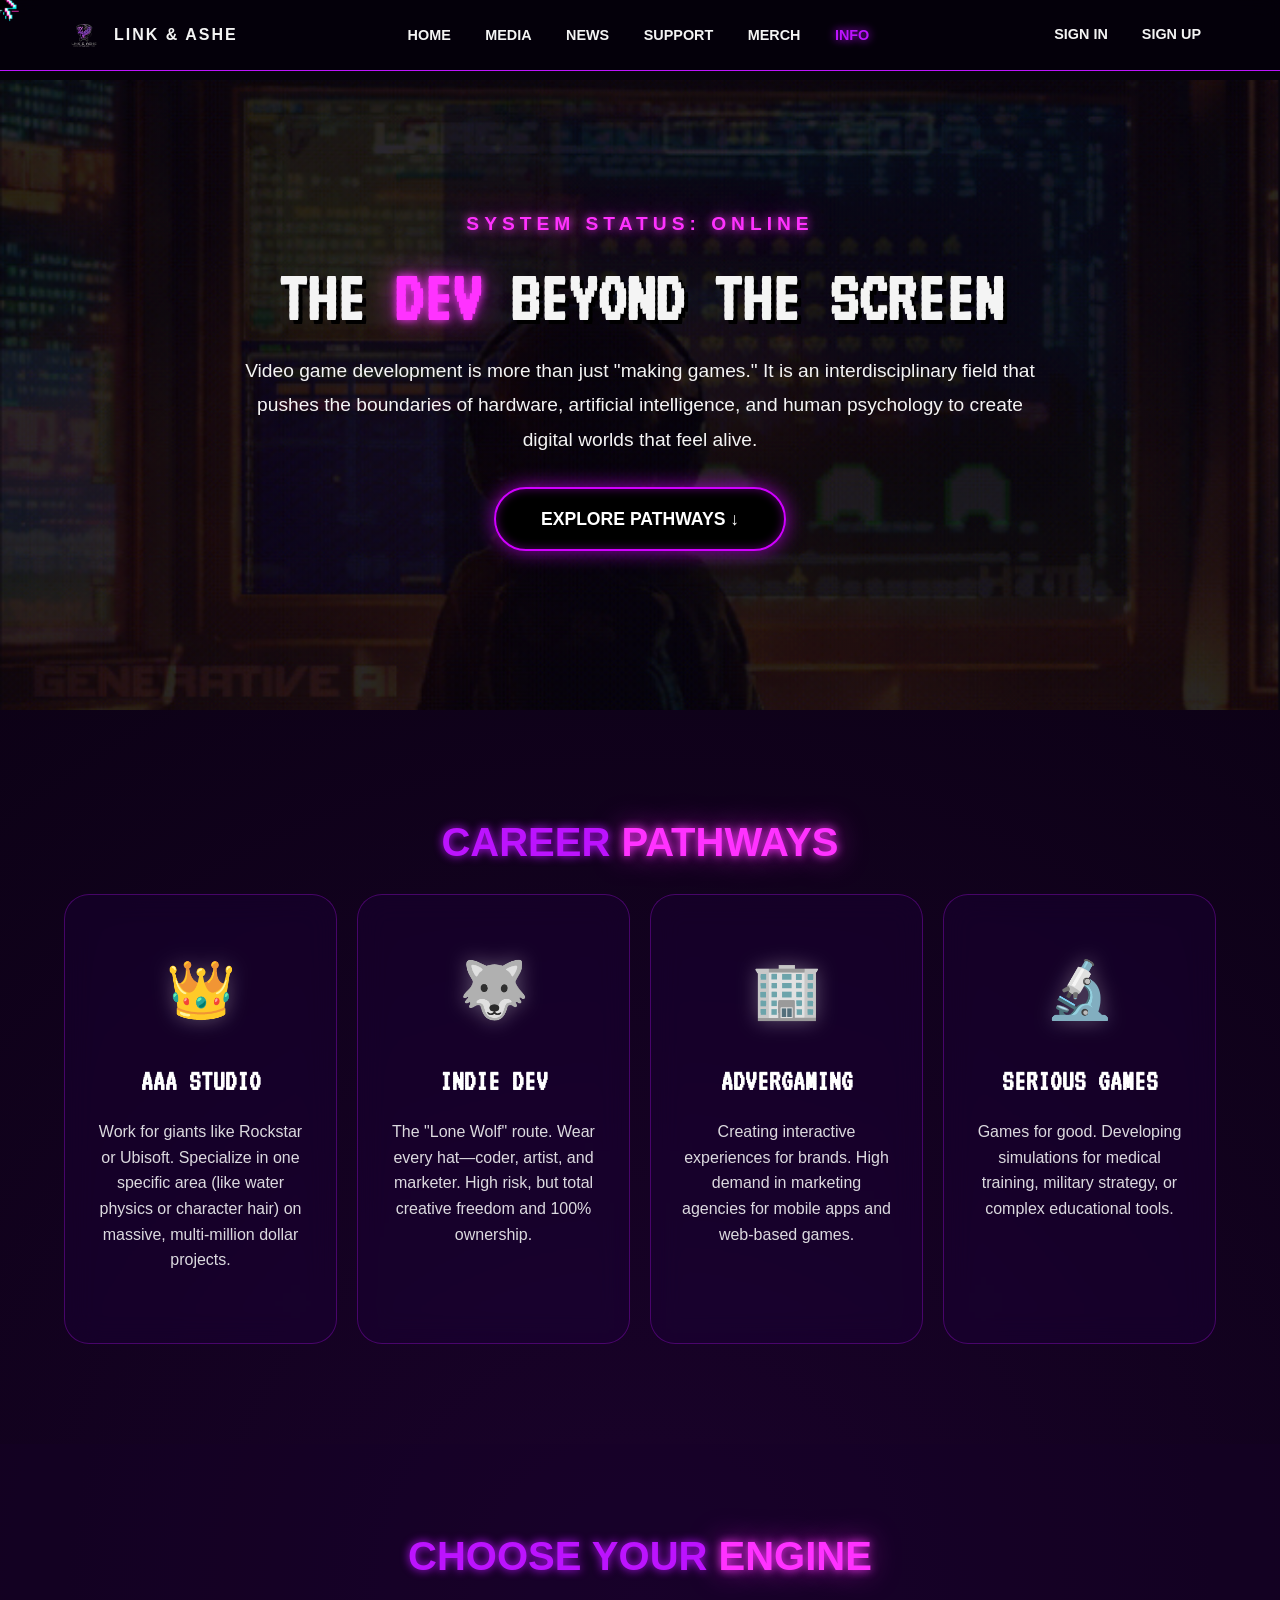
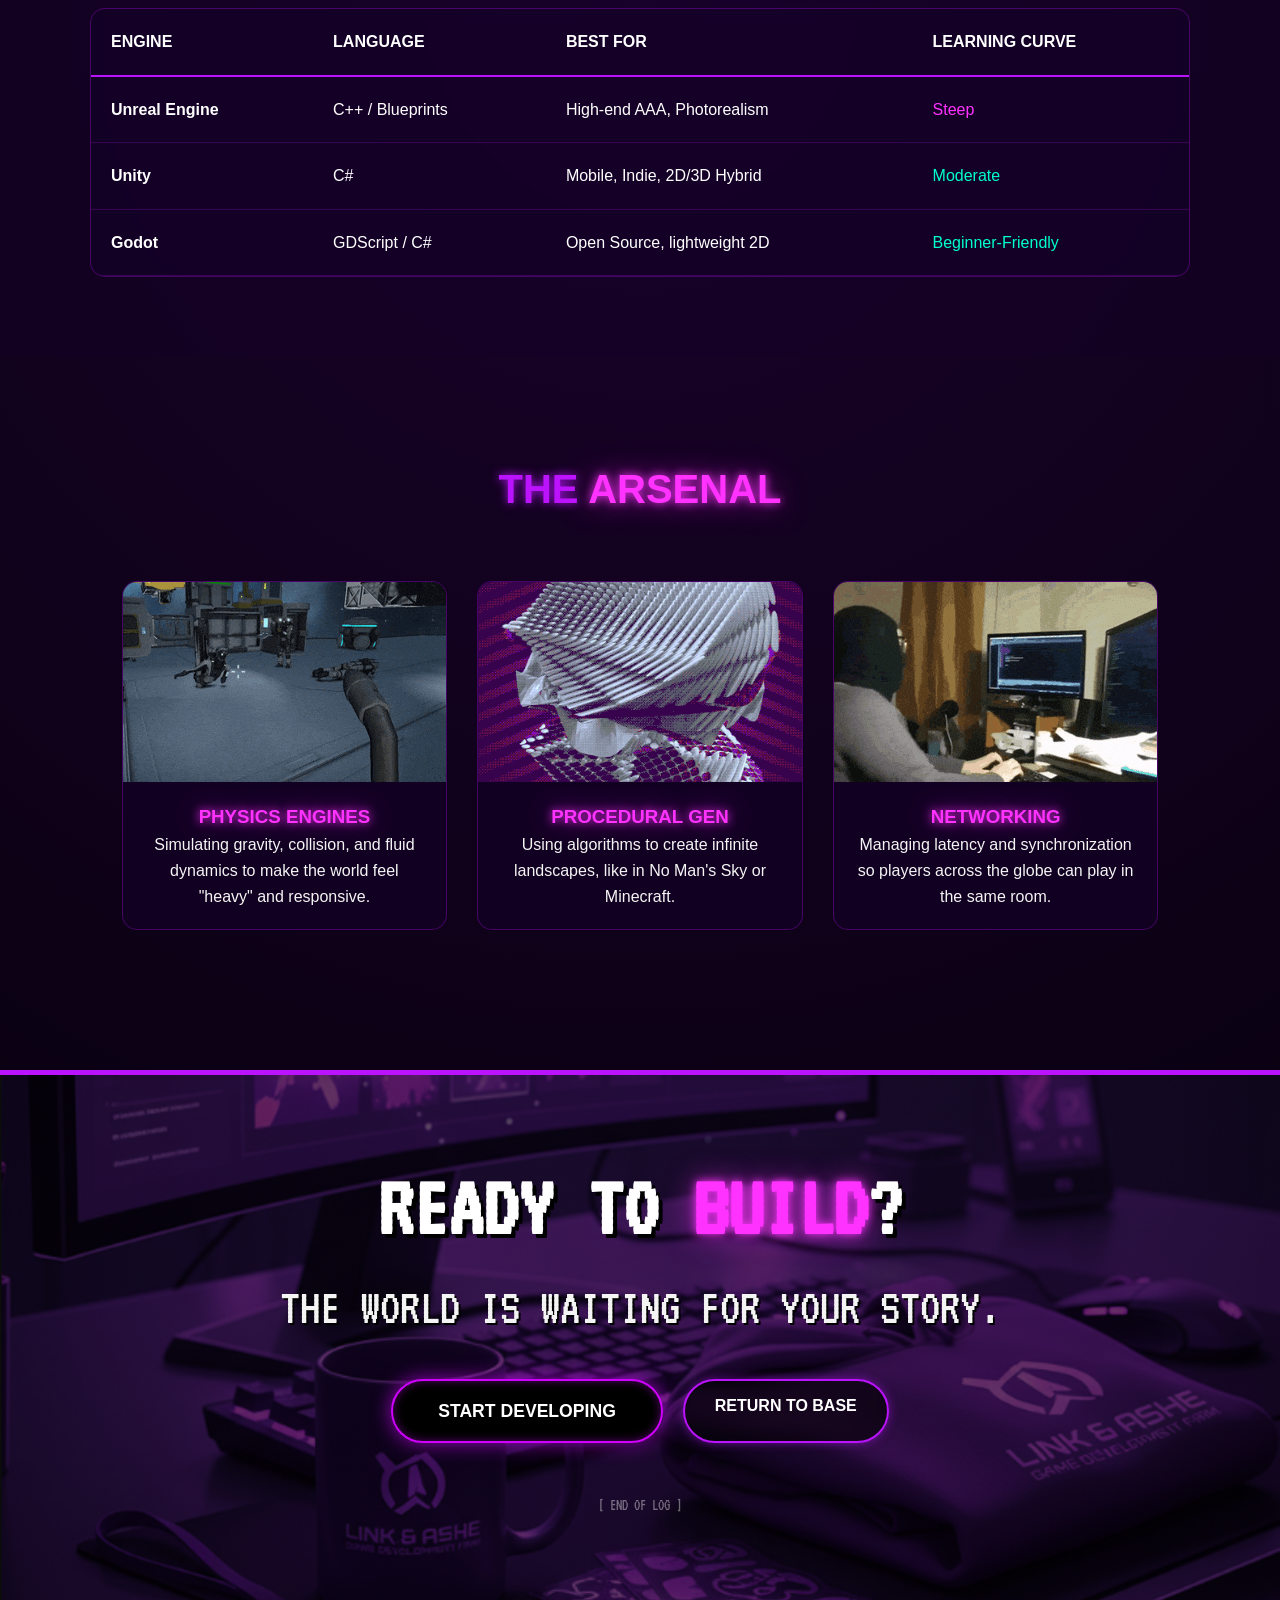
==== commit 5c28bb55: "finale" ====
--- a/info.html
+++ b/info.html
@@ -16,18 +16,31 @@
             <span>LINK & ASHE</span>
         </div>
 
-        <nav>
+        <input type="checkbox" id="menu-toggle" class="menu-toggle">
+        <label for="menu-toggle" class="hamburger">
+            <span></span>
+            <span></span>
+            <span></span>
+        </label>
+
+        <nav class="main-nav">
             <a href="index.html">HOME</a>
             <a href="media.html">MEDIA</a>
             <a href="news.html">NEWS</a>
             <a href="support.html">SUPPORT</a>
             <a href="merch.html">MERCH</a>
-            <a href="info.html" class="active">INFO</a>
+            <a href="info.html">INFO</a>
+            
+            <div class="mobile-auth">
+                <a href="signin.html">SIGN IN</a>
+                <a href="signup.html">SIGN UP</a>
+            </div>
+            
         </nav>
 
         <nav class="auth-links">
             <a href="signin.html">SIGN IN</a>
-            <a href="signup.html" style="color: var(--neon-purple);">SIGN UP</a>
+            <a href="signup.html">SIGN UP</a>
         </nav>
     </div>
 </header>
--- a/style.css
+++ b/style.css
@@ -675,95 +675,55 @@
     margin-bottom: 30px;
 }
 
-.carousel-container {
+/* --- CONTINUOUS SCROLL CAROUSEL --- */
+.carousel-glass {
     position: relative;
-    max-width: 1200px;
-    margin: 0 auto 40px auto;
-    display: flex;
-    align-items: center;
-}
-
-.carousel-track-container {
+    padding: 40px 20px;
+    display: flex;
+    align-items: center;
+    max-width: 1200px; /* Bounds the carousel in the center of the screen */
+    margin: 0 auto;
+}
+
+.carousel-viewport {
     overflow: hidden;
     width: 100%;
-    padding: 10px 0;
+    /* Fades the left and right edges so cards don't abruptly cut off */
+    -webkit-mask-image: linear-gradient(to right, transparent, black 5%, black 95%, transparent);
+    mask-image: linear-gradient(to right, transparent, black 5%, black 95%, transparent);
 }
 
 .carousel-track {
     display: flex;
-    transition: transform 0.5s ease-in-out;
-    list-style: none;
-    gap: 20px;
-}
-
+    gap: 30px;
+    flex-wrap: nowrap;
+    padding: 20px 0;
+    width: max-content; /* Critical: allows the track to size itself to the cards */
+    will-change: transform; /* Hardware acceleration for smooth scrolling */
+    list-style: none; /* Removes default bullet points */
+    margin: 0;
+}
+
+/* Ensure the cards don't shrink and are wide enough for the images */
 .carousel-slide {
-    min-width: calc(33.333% - 14px);
-    /* Show 3 items at a time */
-    box-sizing: border-box;
-}
-
+    flex: 0 0 300px; 
+}
+
+/* Optional: Add a glass effect to the individual cards to match the theme */
 .carousel-card {
-    background: rgba(0, 0, 0, 0.4);
+    background: rgba(30, 0, 60, 0.35);
+    padding: 20px;
     border-radius: 15px;
-    padding: 0;
-    transition: transform 0.3s ease;
+    border: 1px solid rgba(188, 19, 254, 0.3);
+    text-align: center;
+    color: white;
     height: 100%;
-    display: flex;
-    flex-direction: column;
 }
 
 .carousel-img {
-    width: 100%;
-    height: 220px;
-    object-fit: cover;
-    border-top-left-radius: 15px;
-    border-top-right-radius: 15px;
-    border-bottom: 2px solid var(--neon-purple);
-}
-
-.carousel-card p {
-    padding: 20px;
-    font-size: 0.95rem;
-    color: var(--text-light);
-    line-height: 1.5;
-    margin: 0;
-}
-
-/* Overlay Navigation Buttons */
-.carousel-btn {
-    position: absolute;
-    top: 40%;
-    transform: translateY(-50%);
-    background: rgba(0, 0, 0, 0.6);
-    /* Slight black transparent */
-    color: white;
-    border: 1px solid var(--neon-purple);
-    border-radius: 50%;
-    width: 50px;
-    height: 50px;
-    cursor: pointer;
-    z-index: 10;
-    font-size: 1.5rem;
-    display: flex;
-    align-items: center;
-    justify-content: center;
-    transition: all 0.3s ease;
-    backdrop-filter: blur(4px);
-}
-
-.carousel-btn:hover {
-    background: rgba(0, 0, 0, 0.8);
-    box-shadow: 0 0 15px var(--neon-purple);
-    color: var(--neon-purple);
-    transform: translateY(-50%) scale(1.1);
-}
-
-.prev-btn {
-    left: -25px;
-}
-
-.next-btn {
-    right: -25px;
+    max-width: 100%;
+    border-radius: 10px;
+    margin-bottom: 15px;
 }
 
 /* Go To News Button */
@@ -1511,4 +1471,183 @@
         display: none;
         /* Often too cluttered for small screens */
     }
+}
+
+/* --- ENHANCED CONTINUOUS CAROUSEL --- */
+.carousel-glass {
+    position: relative;
+    padding: 60px 0;
+    width: 100%;
+    background: rgba(0, 0, 0, 0.2);
+}
+
+.carousel-viewport {
+    overflow: hidden;
+    width: 100%;
+    /* Smooth fade on edges */
+    -webkit-mask-image: linear-gradient(to right, transparent, black 10%, black 90%, transparent);
+    mask-image: linear-gradient(to right, transparent, black 10%, black 90%, transparent);
+}
+
+.carousel-track {
+    display: flex;
+    gap: 40px; /* Increased gap for cleaner UI */
+    flex-wrap: nowrap;
+    width: max-content;
+    will-change: transform;
+    list-style: none;
+    margin: 0;
+    padding: 20px 0;
+}
+
+/* Card Sizing */
+.carousel-slide {
+    flex: 0 0 400px; /* BIGGER cards */
+}
+
+.carousel-card {
+    background: rgba(30, 0, 60, 0.4);
+    backdrop-filter: blur(10px);
+    border: 1px solid rgba(188, 19, 254, 0.5);
+    border-radius: 20px;
+    padding: 25px;
+    height: 100%;
+    transition: transform 0.3s ease, border-color 0.3s ease;
+    display: flex;
+    flex-direction: column;
+    align-items: center;
+}
+
+.carousel-card:hover {
+    transform: translateY(-10px);
+    border-color: var(--neon-pink);
+    box-shadow: 0 0 30px rgba(188, 19, 254, 0.3);
+}
+
+/* IMAGE UNIFORMITY FIX */
+.carousel-img-container {
+    width: 100%;
+    height: 220px; /* Fixed height for all images */
+    overflow: hidden;
+    border-radius: 12px;
+    margin-bottom: 20px;
+    border: 1px solid rgba(255, 255, 255, 0.1);
+}
+
+.carousel-img {
+    width: 100%;
+    height: 100%;
+    object-fit: cover; /* This forces all images to fill the box perfectly */
+    display: block;
+}
+
+/* TEXT ALIGNMENT FIX */
+.card-text p {
+    font-family: 'Inter', sans-serif;
+    font-size: 1.1rem;
+    line-height: 1.5;
+    color: #e0e0e0;
+    text-align: center; /* Perfect center alignment */
+    margin: 0;
+    padding: 0 10px;
+}
+
+/* --- Desktop Defaults --- */
+.hamburger, .menu-toggle, .mobile-auth {
+    display: none; /* Hidden on desktop */
+}
+
+/* --- Tablet & Mobile Breakpoint (1024px and below) --- */
+@media (max-width: 1024px) {
+    /* Header Adjustments */
+    .header-inner {
+        justify-content: space-between;
+        padding: 15px 5%;
+    }
+
+    /* Hide the original Auth Links to prevent clutter */
+    .auth-links {
+        display: none;
+    }
+
+    /* Hamburger Icon Styling */
+    .hamburger {
+        display: flex;
+        flex-direction: column;
+        gap: 5px;
+        cursor: pointer;
+        z-index: 100;
+    }
+
+    .hamburger span {
+        display: block;
+        width: 25px;
+        height: 2px;
+        background: var(--neon-purple, #ff32ff);
+        box-shadow: 0 0 10px var(--neon-purple);
+        transition: 0.3s;
+    }
+
+    /* The Navigation Menu (Mobile View) */
+    .main-nav {
+        position: fixed;
+        top: 0;
+        right: -100%; /* Hidden off-screen */
+        width: 80%;
+        height: 100vh;
+        background: rgba(10, 2, 20, 0.98);
+        backdrop-filter: blur(15px);
+        display: flex;
+        flex-direction: column;
+        align-items: center;
+        justify-content: center;
+        gap: 30px;
+        transition: 0.4s cubic-bezier(0.175, 0.885, 0.32, 1.275);
+        border-left: 1px solid rgba(255, 50, 255, 0.3);
+    }
+
+    /* Show Menu when Checkbox is Checked */
+    .menu-toggle:checked ~ .main-nav {
+        right: 0;
+    }
+
+    /* Animate Hamburger to 'X' when checked */
+    .menu-toggle:checked ~ .hamburger span:nth-child(1) { transform: translateY(7px) rotate(45deg); }
+    .menu-toggle:checked ~ .hamburger span:nth-child(2) { opacity: 0; }
+    .menu-toggle:checked ~ .hamburger span:nth-child(3) { transform: translateY(-7px) rotate(-45deg); }
+
+    .mobile-auth {
+        display: flex;
+        gap: 20px;
+        margin-top: 20px;
+        border-top: 1px solid rgba(255,255,255,0.1);
+        padding-top: 20px;
+    }
+
+    /* Grid & Layout Adjustments */
+    .grid-container {
+        grid-template-columns: 1fr !important; /* Stack columns on tablet/mobile */
+        padding: 0 10px;
+    }
+
+    .glass-card {
+        padding: 30px 20px !important;
+        width: 95% !important;
+    }
+
+    h1.pixel-heading {
+        font-size: 2rem !important;
+    }
+}
+
+/* --- Small Mobile (480px) --- */
+@media (max-width: 480px) {
+    .main-nav {
+        width: 100%; /* Take full screen */
+    }
+    
+    .contact-btn {
+        width: 90%;
+        text-align: center;
+    }
 }
